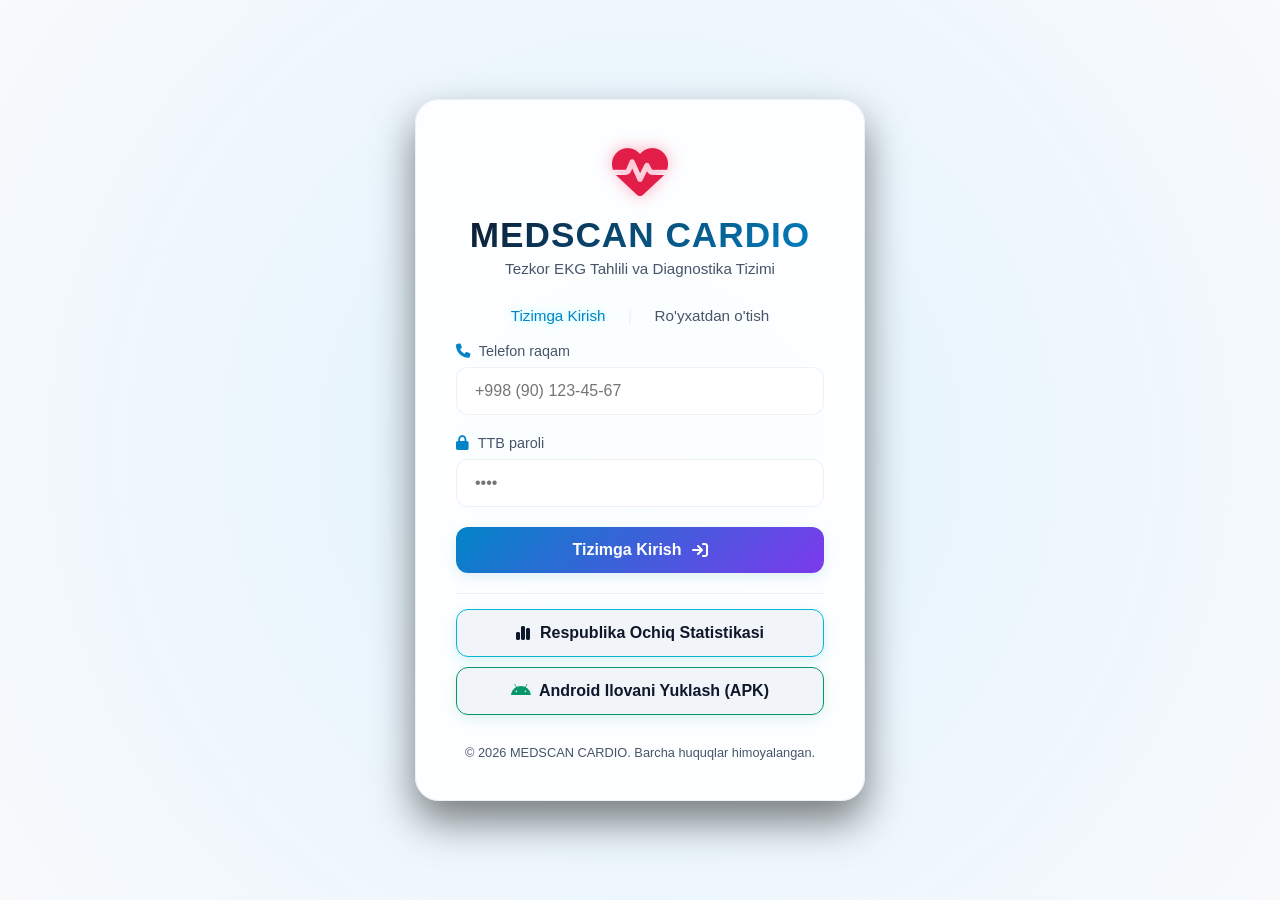
==== static/index.html @ 70b0a762 "Fix camera autoplay on mobile and update responsive breakpoints for tablets" ====
<!DOCTYPE html>
<html lang="uz">
<head>
    <meta charset="UTF-8">
    <meta name="viewport" content="width=device-width, initial-scale=1.0, maximum-scale=1.0, user-scalable=no, viewport-fit=cover">
    <title>MEDSCAN CARDIO – Tezkor EKG Diagnosis</title>
    <meta name="description" content="MEDSCAN CARDIO - Sun'iy intellekt asosida EKG tahlili va kardiologik diagnostika tizimi">
    <link rel="stylesheet" href="https://cdnjs.cloudflare.com/ajax/libs/font-awesome/6.5.1/css/all.min.css">
    <link rel="stylesheet" href="style.css?v=2">
    <link rel="manifest" href="manifest.json">
    <link rel="icon" href="favicon.ico" type="image/x-icon">
</head>
<body>
    <!-- LOGIN SCREEN -->
    <div id="login-screen" class="screen-container active">
        <div class="login-card">
            <div class="login-header">
                <div class="pulse-logo"><i class="fa-solid fa-heart-pulse"></i></div>
                <h2>MEDSCAN CARDIO</h2>
                <p>Tezkor EKG Tahlili va Diagnostika Tizimi</p>
            </div>
            <div class="auth-toggle">
                <span id="toggle-to-login" class="toggle-link active-toggle">Tizimga Kirish</span>
                <span class="toggle-sep">|</span>
                <span id="toggle-to-register" class="toggle-link">Ro'yxatdan o'tish</span>
            </div>
            <!-- Login Form -->
            <form id="login-form" class="auth-form">
                <div class="input-group">
                    <label for="login-phone"><i class="fa-solid fa-phone"></i> Telefon raqam</label>
                    <input type="text" id="login-phone" placeholder="+998 (90) 123-45-67" required>
                </div>
                <div class="input-group">
                    <label for="login-passcode"><i class="fa-solid fa-lock"></i> TTB paroli</label>
                    <input type="password" id="login-passcode" placeholder="••••" maxlength="32" required>
                </div>
                <div id="login-error" class="error-msg hide"></div>
                <button type="submit" class="btn btn-primary btn-block">Tizimga Kirish <i class="fa-solid fa-arrow-right-to-bracket"></i></button>
            </form>
            <!-- Register Form -->
            <form id="register-form" class="auth-form hide">
                <div class="input-group"><label><i class="fa-solid fa-user"></i> Ism</label><input type="text" id="register-first-name" placeholder="Ismingiz" required></div>
                <div class="input-group"><label><i class="fa-solid fa-user"></i> Familiya</label><input type="text" id="register-last-name" placeholder="Familiyangiz" required></div>
                <div class="input-group"><label><i class="fa-solid fa-phone"></i> Telefon raqam</label><input type="text" id="register-phone" placeholder="+998901234567" required></div>
                <div class="input-group"><label><i class="fa-solid fa-lock"></i> Parol</label><input type="password" id="register-passcode" placeholder="••••" maxlength="32" required></div>
                <div class="input-group">
                    <label for="register-region"><i class="fa-solid fa-map-location-dot"></i> Viloyat / Shahar</label>
                    <select id="register-region" required>
                        <option value="">Viloyat / Shaharni tanlang...</option>
                        <option value="Toshkent shahri">Toshkent shahri</option>
                        <option value="Toshkent viloyati">Toshkent viloyati</option>
                        <option value="Andijon viloyati">Andijon viloyati</option>
                        <option value="Buxoro viloyati">Buxoro viloyati</option>
                        <option value="Farg'ona viloyati">Farg'ona viloyati</option>
                        <option value="Jizzax viloyati">Jizzax viloyati</option>
                        <option value="Namangan viloyati">Namangan viloyati</option>
                        <option value="Navoiy viloyati">Navoiy viloyati</option>
                        <option value="Qashqadaryo viloyati">Qashqadaryo viloyati</option>
                        <option value="Qoraqalpog'iston Respublikasi">Qoraqalpog'iston Respublikasi</option>
                        <option value="Samarqand viloyati">Samarqand viloyati</option>
                        <option value="Sirdaryo viloyati">Sirdaryo viloyati</option>
                        <option value="Surxondaryo viloyati">Surxondaryo viloyati</option>
                        <option value="Xorazm viloyati">Xorazm viloyati</option>
                    </select>
                </div>
                <div class="input-group" id="register-district-group">
                    <label for="register-district"><i class="fa-solid fa-location-crosshairs"></i> Tuman / Shahar</label>
                    <select id="register-district" required disabled>
                        <option value="">Avval viloyatni tanlang...</option>
                    </select>
                </div>
                <div class="input-group" id="register-village-group">
                    <label for="register-village"><i class="fa-solid fa-house-chimney"></i> Mahalla / Qishloq</label>
                    <input type="text" id="register-village" placeholder="Mahalla yoki qishloq nomi" required disabled>
                </div>
                <div class="input-group" id="register-street-group" style="position: relative;">
                    <label for="register-street"><i class="fa-solid fa-road"></i> Ko'cha</label>
                    <input type="text" id="register-street" placeholder="Ko'cha nomini yozing..." required disabled autocomplete="off">
                    <div id="register-street-suggestions" class="suggestions-list hide"></div>
                </div>
                <div class="input-group birthdate-group"><label><i class="fa-solid fa-calendar-days"></i> Tug'ilgan sana</label>
                    <div class="birthdate-selects"><select id="register-birth-year"></select><select id="register-birth-month"></select><select id="register-birth-day"></select></div>
                </div>
                <div id="register-error" class="error-msg hide"></div>
                <button type="submit" class="btn btn-primary btn-block">Ro'yxatdan o'tish <i class="fa-solid fa-user-plus"></i></button>
            </form>
            <div style="margin: 20px 0; border-top: 1px solid var(--border-color); padding-top: 15px; display: flex; flex-direction: column; gap: 10px;">
                <button id="public-stats-btn" class="btn btn-secondary btn-block" style="border: 1px solid var(--neon-cyan); box-shadow: var(--shadow-cyan);"><i class="fa-solid fa-chart-simple"></i> Respublika Ochiq Statistikasi</button>
                <a href="/static/medscan-cardio.apk" class="btn btn-secondary btn-block" style="border: 1px solid var(--neon-green); box-shadow: var(--shadow-green); text-align: center; display: flex; align-items: center; justify-content: center; gap: 8px; text-decoration: none;" download>
                    <i class="fa-brands fa-android" style="color: var(--neon-green); font-size: 1.1rem;"></i> Android Ilovani Yuklash (APK)
                </a>
            </div>
            <div class="login-footer"><p>&copy; 2026 MEDSCAN CARDIO. Barcha huquqlar himoyalangan.</p></div>
        </div>
    </div>

    <!-- MAIN APP SHELL -->
    <div id="app-shell" class="app-container hide">
        <aside class="sidebar">
            <div class="sidebar-header"><i class="fa-solid fa-heart-pulse logo-icon"></i><span class="logo-text">MEDSCAN CARDIO</span></div>
            <div class="user-profile"><div class="avatar"><i class="fa-solid fa-user-md"></i></div><div class="user-info"><h4 id="user-phone"></h4><p id="user-region"></p></div></div>
            <nav class="nav-menu">
                <a href="#" class="nav-item active" data-target="home-view"><i class="fa-solid fa-house"></i><span>Asosiy Oyna</span></a>
                <a href="#" class="nav-item hide" id="nav-new-patient" data-target="new-patient-view"><i class="fa-solid fa-user-plus"></i><span>Yangi Bemor</span></a>
                <a href="#" class="nav-item" data-target="dashboard-view"><i class="fa-solid fa-chart-line"></i><span>O'zbekiston Respublikasi Kardiologik Monitoring Portali</span></a>
                <a href="#" class="nav-item hide" id="nav-profile" data-target="profile-view"><i class="fa-solid fa-id-card"></i><span>Profil</span></a>
                <a href="#" class="nav-item hide" id="nav-admin" data-target="admin-view"><i class="fa-solid fa-user-shield"></i><span>Admin Panel</span></a>
                <a href="#" class="nav-item hide" id="install-app-btn"><i class="fa-solid fa-download"></i><span>Ilovani o'rnatish</span></a>
                <a href="/static/medscan-cardio.apk" class="nav-item" download><i class="fa-brands fa-android" style="color: var(--neon-green);"></i><span>Android APK yuklash</span></a>
            </nav>
            <div class="sidebar-footer"><button id="logout-btn" class="btn btn-logout"><i class="fa-solid fa-arrow-right-from-bracket"></i><span>Chiqish</span></button></div>
        </aside>

        <main class="main-content">
            <header class="content-header">
                <div class="header-left"><button class="mobile-toggle-btn"><i class="fa-solid fa-bars"></i></button><h2 id="page-title">Asosiy Oyna</h2></div>
                <div class="header-right"><span class="system-status"><span class="status-indicator online"></span> Tizim faol</span></div>
            </header>

            <!-- HOME VIEW -->
            <div id="home-view" class="app-view active">
                <div class="dashboard-header-card"><div class="card-body">
                    <div id="project-info-container" class="project-info-card">
                        <h3><i class="fa-solid fa-heart-pulse" style="color:var(--neon-blue)"></i> MEDSCAN CARDIO – Tezkor Kardiologik Tahlillar</h3>
                        <p>Bu tizim sun'iy intellekt va yetakchi kardiologlar tajribasi asosida EKG rasmlaridan infarkt, ishemiya va aritmiyani 15 soniya ichida aniqlaydi.</p>
                        <p><strong>Asosiy imkoniyatlar:</strong></p>
                        <ul class="project-features-grid">
                            <li class="feature-item"><i class="fa-solid fa-brain feature-icon"></i> AI &amp; Kompyuter Ko'rish</li>
                            <li class="feature-item"><i class="fa-solid fa-stopwatch feature-icon"></i> 15 soniyalik natija</li>
                            <li class="feature-item"><i class="fa-solid fa-truck-medical feature-icon"></i> 103-reanimatsiya xabarnomasi</li>
                            <li class="feature-item"><i class="fa-solid fa-file-pdf feature-icon"></i> Bilingual PDF bayonnomalar</li>
                        </ul>
                        <button id="acknowledge-project" class="btn btn-primary" style="margin-top:20px">Tushunarli, foydalanishni boshlash <i class="fa-solid fa-arrow-right"></i></button>
                    </div>
                    <div id="new-patient-start-container" class="hide">
                        <h3>Tezkor kardiologik tahlillar markaziga xush kelibsiz!</h3>
                        <p>Ushbu tizim sun'iy intellekt va yetakchi kardiologlar tajribasi asosida EKG rasmlaridan infarkt, ishemiya va aritmiyani 15 soniya ichida aniqlaydi.</p>
                        <button class="btn btn-primary" onclick="switchView('new-patient-view')"><i class="fa-solid fa-plus"></i> Yangi bemor tekshiruvi</button>
                    </div>
                </div></div>
                
                <!-- Mobile App Download & iOS Install Banner -->
                <div class="mobile-app-banner" style="background: var(--bg-card); border: 1px solid var(--border-color); border-radius: 20px; padding: 20px; margin-bottom: 25px; box-shadow: 0 10px 20px rgba(0,0,0,0.02); display: flex; flex-direction: column; gap: 15px;">
                    <div style="display: flex; align-items: center; gap: 12px;">
                        <i class="fa-solid fa-mobile-screen-button" style="font-size: 1.8rem; color: var(--neon-blue);"></i>
                        <div>
                            <h4 style="margin: 0; font-size: 1.05rem; color: var(--text-primary); font-weight: 600;">MEDSCAN CARDIO mobil ilovasi</h4>
                            <p style="margin: 3px 0 0 0; font-size: 0.8rem; color: var(--text-secondary);">Tizimni mobil telefonda yanada qulay va tezkor ishlatish uchun</p>
                        </div>
                    </div>
                    <div style="display: flex; gap: 10px; width: 100%; flex-wrap: wrap;">
                        <a href="/static/medscan-cardio.apk" class="btn btn-success btn-sm" download style="flex: 1; min-width: 140px; text-decoration: none; justify-content: center; display: inline-flex; align-items: center; gap: 8px;"><i class="fa-brands fa-android"></i> Android APK</a>
                        <button type="button" id="open-ios-instructions-btn" class="btn btn-secondary btn-sm" style="flex: 1; min-width: 140px; justify-content: center; display: inline-flex; align-items: center; gap: 8px;"><i class="fa-brands fa-apple"></i> iPhone yo'riqnomasi</button>
                    </div>
                </div>

                <div id="mobile-install-banner" class="mobile-install-banner hide"><p><i class="fa-solid fa-mobile-screen-button"></i> Ilovani telefoningizga o'rnating!</p><button id="mobile-install-btn" class="btn btn-primary btn-sm">O'rnatish</button></div>
                <div class="recent-patients-card">
                    <h3><i class="fa-solid fa-clock-rotate-left"></i> So'nggi tekshiruvlar</h3>
                    <div class="table-filters" style="display:flex;gap:12px;margin-bottom:16px">
                        <input type="text" id="patient-search" placeholder="Bemor ismi yoki ID bo'yicha qidirish..." style="flex:1;background:#fff;border:1px solid var(--border-color);border-radius:10px;padding:10px 14px;color:var(--text-primary);font-size:0.9rem">
                        <select id="diagnosis-filter" style="background:#fff;border:1px solid var(--border-color);border-radius:10px;padding:10px 14px;color:var(--text-primary);font-size:0.9rem">
                            <option value="ALL">Barcha tashxislar</option>
                            <option value="NORMAL">Normal</option>
                            <option value="ISCHEMIA">Ishemiya</option>
                            <option value="ARRHYTHMIA">Aritmiya</option>
                            <option value="ACUTE_INFARCTION">O'tkir Infarkt</option>
                        </select>
                    </div>
                    <div class="table-responsive"><table class="data-table"><thead><tr><th>Cardio-ID</th><th>Bemor</th><th>Tug'. yili</th><th>Sana</th><th>Tashxis</th><th>Amal</th></tr></thead><tbody id="patients-table-body"><tr><td colspan="6" style="text-align:center">Yuklanmoqda...</td></tr></tbody></table></div>
                </div>
            </div>

            <!-- PROFILE VIEW -->
            <div id="profile-view" class="app-view hide">
                <div class="dashboard-header-card"><div class="card-body">
                    <h3><i class="fa-solid fa-id-card" style="color:var(--neon-blue)"></i> Mening Profilim</h3>
                    <div id="profile-view-mode" class="profile-details">
                        <p><strong>Ism:</strong> <span id="profile-first-name"></span></p>
                        <p><strong>Familiya:</strong> <span id="profile-last-name"></span></p>
                        <p><strong>Telefon:</strong> <span id="profile-phone"></span></p>
                        <p><strong>Hudud:</strong> <span id="profile-region"></span></p>
                        <p><strong>Tug'ilgan sana:</strong> <span id="profile-birthdate"></span></p>
                        <button id="profile-edit-btn" class="btn btn-secondary" style="margin-top: 15px;"><i class="fa-solid fa-user-pen"></i> Tahrirlash</button>
                    </div>
                    <div id="profile-edit-mode" class="profile-details hide">
                        <form id="profile-edit-form" style="display: flex; flex-direction: column; gap: 15px; max-width: 400px; margin-top: 15px;">
                            <div class="input-group" style="margin-bottom: 0;">
                                <label for="profile-edit-firstname-input"><i class="fa-solid fa-user"></i> Ism</label>
                                <input type="text" id="profile-edit-firstname-input" required>
                            </div>
                            <div class="input-group" style="margin-bottom: 0;">
                                <label for="profile-edit-lastname-input"><i class="fa-solid fa-user"></i> Familiya</label>
                                <input type="text" id="profile-edit-lastname-input" required>
                            </div>
                            <div id="profile-edit-error" class="error-msg hide" style="margin-bottom: 0;"></div>
                            <div id="profile-edit-success" class="success-msg hide" style="color: var(--neon-green); font-size: 0.9rem; margin-top: 5px;"></div>
                            <div style="display: flex; gap: 10px; margin-top: 10px;">
                                <button type="button" id="profile-edit-cancel-btn" class="btn btn-secondary" style="flex: 1;">Bekor qilish</button>
                                <button type="submit" class="btn btn-primary" style="flex: 1;">Saqlash</button>
                            </div>
                        </form>
                    </div>
                </div></div>
            </div>

            <!-- NEW PATIENT VIEW -->
            <div id="new-patient-view" class="app-view hide">
                <form id="new-patient-form">
                    <div class="wizard-steps">
                        <div class="step active" data-step="1"><span class="step-number">1</span><span class="step-label">Bemor</span></div>
                        <div class="step" data-step="2"><span class="step-number">2</span><span class="step-label">Klinik</span></div>
                        <div class="step" data-step="3"><span class="step-number">3</span><span class="step-label">EKG</span></div>
                    </div>
                    <!-- Step 1 -->
                    <div id="step-content-1" class="wizard-step-content active">
                        <div class="form-card"><div class="card-body">
                            <h3><i class="fa-solid fa-user-pen"></i> Bemor ma'lumotlari</h3>
                            <div class="form-grid">
                                <div class="input-group"><label>Familiya</label><input type="text" id="pat-lastname" placeholder="Karimov" required></div>
                                <div class="input-group"><label>Ism</label><input type="text" id="pat-firstname" placeholder="Sardor" required></div>
                                <div class="input-group"><label>Tug'ilgan yil</label><input type="number" id="pat-birthyear" placeholder="1985" min="1920" max="2010" required></div>
                                <div class="input-group"><label>Jinsi</label><div class="radio-group"><label class="radio-label"><input type="radio" name="pat-gender" value="Erkak" checked> Erkak</label><label class="radio-label"><input type="radio" name="pat-gender" value="Ayol"> Ayol</label></div></div>
                                <div class="input-group"><label>Telefon</label><input type="text" id="pat-phone" placeholder="+998901234567" required></div>
                            </div>
                            <button type="button" class="btn btn-primary next-step-btn" data-next="2">Keyingisi <i class="fa-solid fa-arrow-right"></i></button>
                        </div></div>
                    </div>
                    <!-- Step 2 -->
                    <div id="step-content-2" class="wizard-step-content hide">
                        <div class="form-card"><div class="card-body">
                            <h3><i class="fa-solid fa-stethoscope"></i> Klinik ko'rsatkichlar</h3>
                            <div class="symptoms-grid">
                                <label class="symptom-checkbox"><input type="checkbox" name="symptom" value="ko'krak qafasidagi og'riq"> Ko'krak og'rig'i</label>
                                <label class="symptom-checkbox"><input type="checkbox" name="symptom" value="chap qo'lga og'riq berishi"> Chap qo'l og'rig'i</label>
                                <label class="symptom-checkbox"><input type="checkbox" name="symptom" value="nafas qisilishi"> Nafas qisilishi</label>
                                <label class="symptom-checkbox"><input type="checkbox" name="symptom" value="sovuq ter bosishi"> Sovuq ter</label>
                            </div>
                            <div class="form-grid">
                                <div class="input-group"><label>Sistolik (mmHg)</label><input type="number" id="vitals-sys" placeholder="120" required></div>
                                <div class="input-group"><label>Diastolik (mmHg)</label><input type="number" id="vitals-dia" placeholder="80" required></div>
                                <div class="input-group"><label>Puls (bpm)</label><input type="number" id="vitals-pulse" placeholder="72" required></div>
                            </div>
                            <div class="wizard-nav"><button type="button" class="btn btn-secondary prev-step-btn" data-prev="1"><i class="fa-solid fa-arrow-left"></i> Orqaga</button><button type="button" class="btn btn-primary next-step-btn" data-next="3">Keyingisi <i class="fa-solid fa-arrow-right"></i></button></div>
                        </div></div>
                    </div>
                    <!-- Step 3 -->
                    <div id="step-content-3" class="wizard-step-content hide">
                        <div class="form-card"><div class="card-body">
                            <h3><i class="fa-solid fa-camera"></i> EKG tasviri</h3>
                            
                            <div class="input-group" style="margin-bottom: 20px;">
                                <label for="ecg-type" style="display: block; margin-bottom: 8px; font-weight: 500; font-size: 0.9rem; color: var(--text-secondary);"><i class="fa-solid fa-wave-square"></i> EKG Turi / Тип ЭКГ</label>
                                <select id="ecg-type" style="background: #fff; border: 1px solid var(--border-color); border-radius: 10px; padding: 12px 14px; color: var(--text-primary); font-size: 0.9rem; width: 100%; font-family: inherit; outline: none; transition: border-color 0.3s; cursor: pointer;">
                                    <option value="standard">Standart (Qisqa) EKG / Стандартная (Короткая) ЭКГ</option>
                                    <option value="long">Uzun (Xolter / Tasmanik) EKG / Длинная (Холтер / Лента) ЭКГ</option>
                                </select>
                            </div>

                            <div id="upload-zone" class="upload-zone" style="min-height:180px; display:flex; flex-direction:column; justify-content:center; align-items:center; padding:20px;">
                                <div class="upload-prompt" style="text-align:center;"><i class="fa-solid fa-cloud-arrow-up"></i><p>EKG rasmlarini yuklang yoki kameradan ketma-ket suratga oling (ko'p qismli lentalar uchun)</p><input type="file" id="ecg-file-input" accept="image/*" class="hide" multiple></div>
                                <div id="upload-preview-container" class="hide" style="width:100%; display:flex; flex-direction:column; align-items:center;">
                                    <div id="upload-previews-list" style="display:flex; gap:12px; flex-wrap:wrap; justify-content:center; margin-bottom:15px; width:100%;"></div>
                                    <button type="button" class="btn btn-secondary btn-sm" id="remove-image-btn"><i class="fa-solid fa-trash"></i> Hammasini tozalash</button>
                                </div>
                            </div>
                            <button type="button" id="start-webcam-btn" class="btn btn-secondary" style="margin-top:10px"><i class="fa-solid fa-camera"></i> Kamerani ochish</button>
                            <div id="webcam-container" class="webcam-container hide">
                                <video id="webcam-video" autoplay playsinline muted></video>
                                <div class="webcam-controls"><button type="button" id="capture-btn" class="btn btn-primary"><i class="fa-solid fa-camera"></i> Suratga olish</button><button type="button" id="stop-webcam-btn" class="btn btn-secondary"><i class="fa-solid fa-xmark"></i> Yopish</button></div>
                                <canvas id="webcam-canvas" class="hide"></canvas>
                            </div>
                            <div class="wizard-nav" style="margin-top:15px"><button type="button" class="btn btn-secondary prev-step-btn" data-prev="2"><i class="fa-solid fa-arrow-left"></i> Orqaga</button><button type="submit" class="btn btn-primary"><i class="fa-solid fa-bolt"></i> TAHLIL BOSHLASH</button></div>
                        </div></div>
                    </div>
                </form>
            </div>

            <!-- ANALYZING VIEW -->
            <div id="analyzing-view" class="app-view hide">
                <div class="black-box-card"><div class="card-body" style="text-align:center">
                    <div class="black-box-animation"><i class="fa-solid fa-microchip fa-3x" style="color:var(--neon-blue)"></i></div>
                    <h3>Qora Quti Tahlili</h3>
                    <p>EKG tasviri sun'iy intellekt tomonidan tahlil qilinmoqda...</p>
                    <div class="analysis-steps">
                        <div class="analysis-step active" id="ana-step-1"><i class="fa-solid fa-circle-notch fa-spin"></i><span>EKG tasvirini qabul qilish</span></div>
                        <div class="analysis-step" id="ana-step-2"><i class="fa-regular fa-circle"></i><span>Grid va signalni ajratish</span></div>
                        <div class="analysis-step" id="ana-step-3"><i class="fa-regular fa-circle"></i><span>ST-segmentni tahlil qilish</span></div>
                        <div class="analysis-step" id="ana-step-4"><i class="fa-regular fa-circle"></i><span>Ritm tahlili</span></div>
                        <div class="analysis-step" id="ana-step-5"><i class="fa-regular fa-circle"></i><span>Yakuniy tashxis</span></div>
                    </div>
                </div></div>
            </div>

            <!-- RESULTS VIEW -->
            <div id="results-view" class="app-view hide">
                <div id="emergency-alert-banner" class="emergency-banner hide"><div class="emergency-content"><i class="fa-solid fa-triangle-exclamation fa-2x"></i><div><h3>FAVQULODDA HOLAT!</h3><p id="emergency-alert-text"></p></div></div><button id="call-103-btn" class="btn btn-danger"><i class="fa-solid fa-phone"></i> 103 ga QONG'IROQ</button></div>
                <div class="results-grid">
                    <div class="result-card patient-summary"><div class="card-body">
                        <h3><i class="fa-solid fa-id-card-clip"></i> Bemor</h3>
                        <p>Cardio-ID: <strong id="res-cardio-id"></strong></p>
                        <p>F.I.O: <strong id="res-fullname"></strong></p>
                        <p>Tug'ilgan yili: <strong id="res-birthyear"></strong></p>
                        <p>Jinsi: <strong id="res-gender"></strong></p>
                        <p>Telefon: <strong id="res-phone"></strong></p>
                    </div></div>
                    <div class="result-card diagnosis-card"><div class="card-body">
                        <h3><i class="fa-solid fa-heart-circle-check"></i> Tashxis</h3>
                        <div id="res-classification-badge" class="classification-badge"></div>
                        <p id="res-cardiologist-comment" style="margin-top:10px"></p>
                    </div></div>
                    <div class="result-card vitals-card"><div class="card-body">
                        <h3><i class="fa-solid fa-stethoscope"></i> Klinik</h3>
                        <p>Simptomlar: <span id="res-symptoms"></span></p>
                        <p>Bosim: <span id="res-bp"></span> mmHg</p>
                        <p>Puls: <span id="res-pulse"></span> bpm</p>
                    </div></div>
                    <div class="result-card ecg-details-card"><div class="card-body">
                        <h3><i class="fa-solid fa-wave-square"></i> EKG Tafsilotlari</h3>
                        <p>ST-elevatsiya: <span id="res-st"></span></p>
                        <p>T-inversiya: <span id="res-t-inv"></span></p>
                        <p>Q-to'lqin: <span id="res-q-wave"></span></p>
                        <p>Aritmiya: <span id="res-arrhythmia"></span></p>
                    </div></div>
                    <div class="result-card ecg-image-card"><div class="card-body">
                        <h3><i class="fa-solid fa-image"></i> EKG Tasvir</h3>
                        <div style="position:relative;display:inline-block;width:100%">
                            <img id="res-ecg-image" src="" alt="EKG" style="max-width:100%;border-radius:8px;display:block">
                            <canvas id="ai-overlay-canvas" style="position:absolute;top:0;left:0;width:100%;height:100%;pointer-events:none"></canvas>
                        </div>
                        <button id="toggle-overlay-btn" class="btn btn-secondary btn-sm hide" style="margin-top:8px"><i class="fa-solid fa-eye"></i> AI Belgilarini ko'rsatish</button>
                    </div></div>
                    <div class="result-card first-aid-instruction-card" style="grid-column: span 2;">
                        <div class="card-body">
                            <h3 style="color: var(--neon-yellow); display: flex; align-items: center; gap: 10px; margin-bottom: 15px;">
                                <i class="fa-solid fa-user-nurse"></i> 
                                <span>Shifokor kelguniga qadar hamshira uchun birinchi yordam ko'rsatmalari / Инструкция для медсестры до прихода врача</span>
                            </h3>
                            <div class="first-aid-language-selector" style="display: flex; gap: 10px; margin-bottom: 15px;">
                                <button type="button" id="btn-fa-uz" class="btn btn-sm btn-primary">O'zbekcha</button>
                                <button type="button" id="btn-fa-ru" class="btn btn-sm btn-secondary">Русский</button>
                            </div>
                            <div class="first-aid-nurse-alert" style="background: rgba(245, 158, 11, 0.08); border: 1px solid rgba(245, 158, 11, 0.2); padding: 12px; border-radius: 10px; margin-bottom: 15px; font-size: 0.85rem; display: flex; align-items: center; gap: 10px;">
                                <i class="fa-solid fa-user-nurse" style="color: var(--neon-yellow); font-size: 1.2rem;"></i>
                                <span id="fa-nurse-note">Hamshira shifokor kelguniga qadar quyidagi tartibda birinchi yordam ko'rsatishi shart:</span>
                            </div>
                            <ul id="res-first-aid-list-uz" class="first-aid-list" style="padding-left:18px; line-height:1.8; color:var(--text-secondary)"></ul>
                            <ul id="res-first-aid-list-ru" class="first-aid-list hide" style="padding-left:18px; line-height:1.8; color:var(--text-secondary)"></ul>
                        </div>
                    </div>
                    <div class="result-card actions-card"><div class="card-body">
                        <h3><i class="fa-solid fa-file-medical"></i> Protokol</h3>
                        <button id="download-pdf-uz" class="btn btn-primary btn-block" style="margin-bottom:8px"><i class="fa-solid fa-download"></i> PDF (O'zbek)</button>
                        <button id="download-pdf-ru" class="btn btn-secondary btn-block"><i class="fa-solid fa-download"></i> PDF (Rus)</button>
                        <button class="btn btn-primary btn-block" style="margin-top:15px" onclick="switchView('home-view')"><i class="fa-solid fa-house"></i> Bosh sahifa</button>
                    </div></div>
                </div>
            </div>

            <!-- DASHBOARD VIEW -->
            <div id="dashboard-view" class="app-view hide">
                <div id="guest-header" class="dashboard-header-card hide" style="margin-bottom: 20px; border: 1px solid var(--neon-blue); display: flex; justify-content: space-between; align-items: center; padding: 15px 20px; flex-wrap: wrap; gap: 12px;">
                    <div style="display: flex; align-items: center; gap: 12px;">
                        <i class="fa-solid fa-circle-info" style="color: var(--neon-cyan); font-size: 1.3rem;"></i>
                        <div>
                            <h4 style="margin: 0; color: var(--text-primary);">O'zbekiston Respublikasi Kardiologik Monitoring Portali (Ochiq statistika)</h4>
                            <p style="margin: 2px 0 0 0; font-size: 0.8rem; color: var(--text-secondary);">Mehmon rejimi: Tizimdagi real vaqtda amalga oshirilayotgan tahlillar soni</p>
                        </div>
                    </div>
                    <button id="guest-login-btn" class="btn btn-primary btn-sm"><i class="fa-solid fa-arrow-right-to-bracket"></i> Tizimga kirish</button>
                </div>
                <div class="stats-overview-grid">
                    <div class="stat-card"><div class="stat-icon purple"><i class="fa-solid fa-users"></i></div><div class="stat-info"><h4 id="stat-total">0</h4><p>Jami tekshiruv</p></div></div>
                    <div class="stat-card stat-normal"><div class="stat-icon green"><i class="fa-solid fa-heart"></i></div><div class="stat-info"><h4 id="stat-normal">0</h4><p>Sog'lom yurak (Norma)</p></div></div>
                    <div class="stat-card stat-arrhythmia"><div class="stat-icon yellow"><i class="fa-solid fa-wave-square"></i></div><div class="stat-info"><h4 id="stat-arrhythmia">0</h4><p>Aritmiya (Ritm buzilishi)</p></div></div>
                    <div class="stat-card stat-ischemia"><div class="stat-icon yellow"><i class="fa-solid fa-triangle-exclamation"></i></div><div class="stat-info"><h4 id="stat-ischemia">0</h4><p>Ishemiya (Kislorod etishmovchiligi)</p></div></div>
                    <div class="stat-card stat-infarction"><div class="stat-icon red"><i class="fa-solid fa-heart-crack"></i></div><div class="stat-info"><h4 id="stat-infarction">0</h4><p>O'tkir Infarkt (Favqulodda xavf)</p></div></div>
                    <div class="stat-card stat-saved" style="border: 1px solid var(--neon-cyan); box-shadow: var(--shadow-cyan);"><div class="stat-icon green"><i class="fa-solid fa-hand-holding-heart"></i></div><div class="stat-info"><h4 id="stat-saved-percent">0%</h4><p>Qutqarilgan hayotlar foizi</p></div></div>
                </div>
                <div class="charts-grid">
                    <div class="chart-card" style="display: flex; flex-direction: column; align-items: center; justify-content: center; min-height: 320px;">
                        <h3 style="align-self: flex-start; width: 100%;"><i class="fa-solid fa-circle-notch"></i> Loyiha Samaradorligi</h3>
                        <div style="position: relative; width: 100%; height: 200px; display: flex; align-items: center; justify-content: center;">
                            <canvas id="efficiency-gauge-chart" style="width: 100%; height: 100%;"></canvas>
                            <div style="position: absolute; bottom: 10px; text-align: center; width: 100%;">
                                <span style="font-size: 1.8rem; font-weight: bold; color: var(--neon-blue); text-shadow: 0 0 10px rgba(0, 240, 255, 0.5);">97.6%</span>
                                <p style="font-size: 0.8rem; color: var(--text-secondary); margin: 2px 0 0 0;">AI Diagnostika Aniqligi</p>
                            </div>
                        </div>
                    </div>
                    <div class="chart-card">
                        <h3><i class="fa-solid fa-list-check"></i> Ustuvor Vazifalar</h3>
                        <div class="project-tasks-list" style="display: flex; flex-direction: column; gap: 14px; margin-top: 10px;">
                            <div style="display: flex; gap: 12px; align-items: flex-start; padding-bottom: 10px; border-bottom: 1px solid rgba(255, 255, 255, 0.05);">
                                <i class="fa-solid fa-circle-check" style="color: var(--neon-green); font-size: 1.1rem; margin-top: 2px;"></i>
                                <div>
                                    <h4 style="margin: 0; font-size: 0.95rem; color: var(--text-primary);">Tezkor AI Diagnostika</h4>
                                    <p style="margin: 4px 0 0 0; font-size: 0.8rem; color: var(--text-secondary);">EKG tahlillarini 15 soniya ichida qayta ishlash</p>
                                </div>
                            </div>
                            <div style="display: flex; gap: 12px; align-items: flex-start; padding-bottom: 10px; border-bottom: 1px solid rgba(255, 255, 255, 0.05);">
                                <i class="fa-solid fa-circle-check" style="color: var(--neon-green); font-size: 1.1rem; margin-top: 2px;"></i>
                                <div>
                                    <h4 style="margin: 0; font-size: 0.95rem; color: var(--text-primary);">Infarktni Erta Aniqlash</h4>
                                    <p style="margin: 4px 0 0 0; font-size: 0.8rem; color: var(--text-secondary);">O'tkir infarkt va aritmiya holatlarini tezkor aniqlash</p>
                                </div>
                            </div>
                            <div style="display: flex; gap: 12px; align-items: flex-start; padding-bottom: 10px; border-bottom: 1px solid rgba(255, 255, 255, 0.05);">
                                <i class="fa-solid fa-circle-check" style="color: var(--neon-green); font-size: 1.1rem; margin-top: 2px;"></i>
                                <div>
                                    <h4 style="margin: 0; font-size: 0.95rem; color: var(--text-primary);">Respublika Qamrovi</h4>
                                    <p style="margin: 4px 0 0 0; font-size: 0.8rem; color: var(--text-secondary);">Chekka hududlardagi shifokorlarni to'liq ulash</p>
                                </div>
                            </div>
                            <div style="display: flex; gap: 12px; align-items: flex-start;">
                                <i class="fa-solid fa-circle-check" style="color: var(--neon-green); font-size: 1.1rem; margin-top: 2px;"></i>
                                <div>
                                    <h4 style="margin: 0; font-size: 0.95rem; color: var(--text-primary);">Tibbiy Protokol PDF</h4>
                                    <p style="margin: 4px 0 0 0; font-size: 0.8rem; color: var(--text-secondary);">O'zbek/rus tillaridagi rasmiy xulosalarni yuklash</p>
                                </div>
                            </div>
                        </div>
                    </div>
                    <div class="chart-card">
                        <div class="chart-card-header" style="display: flex; justify-content: space-between; align-items: center; margin-bottom: 15px; flex-wrap: wrap; gap: 8px;">
                            <h3 style="margin: 0;"><i class="fa-solid fa-chart-bar"></i> Hududlar bo'yicha</h3>
                            <div id="stats-breadcrumb" class="stats-breadcrumb" style="font-size: 0.85rem; color: var(--neon-blue); display: flex; gap: 6px; align-items: center;"></div>
                        </div>
                        <div class="chart-container">
                            <canvas id="regional-chart"></canvas>
                        </div>
                    </div>
                    <div class="chart-card">
                        <h3><i class="fa-solid fa-chart-pie"></i> Tashxis taqsimoti</h3>
                        <div class="chart-container">
                            <canvas id="diagnosis-chart"></canvas>
                        </div>
                    </div>
                </div>
            </div>

            <!-- ADMIN VIEW -->
            <div id="admin-view" class="app-view hide">
                <div class="stats-overview-grid">
                    <div class="stat-card"><div class="stat-icon purple"><i class="fa-solid fa-users"></i></div><div class="stat-info"><h4 id="admin-stat-users">0</h4><p>Jami foydalanuvchilar</p></div></div>
                    <div class="stat-card"><div class="stat-icon purple"><i class="fa-solid fa-heart-pulse"></i></div><div class="stat-info"><h4 id="admin-stat-analyses">0</h4><p>Jami tahlillar</p></div></div>
                    <div class="stat-card stat-infarction"><div class="stat-icon red"><i class="fa-solid fa-hand-holding-heart"></i></div><div class="stat-info"><h4 id="admin-stat-saved-lives">0</h4><p>Qutqarilgan hayotlar (Infarkt)</p></div></div>
                    <div class="stat-card stat-normal"><div class="stat-icon green"><i class="fa-solid fa-percent"></i></div><div class="stat-info"><h4 id="admin-stat-saved-lives-percent">0%</h4><p>Qutqarilgan hayotlar foizi</p></div></div>
                    <div class="stat-card stat-arrhythmia"><div class="stat-icon yellow"><i class="fa-solid fa-map-location-dot"></i></div><div class="stat-info"><h4 id="admin-stat-project-percent">0%</h4><p>Respublika qamrov foizi (Tumanlar)</p></div></div>
                </div>
                <div class="recent-patients-card" style="margin-top: 30px;">
                    <h3><i class="fa-solid fa-users-gear"></i> Tizimdagi foydalanuvchilar (Shifokorlar va Hamshiralar)</h3>
                    
                    <div style="display: flex; gap: 15px; margin-bottom: 20px; align-items: center; flex-wrap: wrap; margin-top: 15px;">
                        <div style="flex: 1; min-width: 250px; position: relative;">
                            <span style="position: absolute; left: 14px; top: 50%; transform: translateY(-50%); color: var(--text-secondary);"><i class="fa-solid fa-magnifying-glass"></i></span>
                            <input type="text" id="admin-search-users" placeholder="Ism, telefon yoki hudud bo'yicha qidirish... / Поиск..." style="padding-left: 40px; background: #fff; border: 1px solid var(--border-color); border-radius: 10px; color: var(--text-primary); width: 100%; height: 44px; outline: none; transition: border-color 0.3s; font-size: 0.9rem; font-family: inherit;">
                        </div>
                        <div style="min-width: 200px;">
                            <select id="admin-filter-role" style="background: #fff; border: 1px solid var(--border-color); border-radius: 10px; color: var(--text-primary); height: 44px; padding: 0 14px; width: 100%; outline: none; cursor: pointer; font-size: 0.9rem; font-family: inherit;">
                                <option value="all">Barcha rollar / Все роли</option>
                                <option value="admin">Faqat Admin / Только Админ</option>
                                <option value="user">Faqat Foydalanuvchi / Только Пользователь</option>
                            </select>
                        </div>
                    </div>

                    <div class="table-responsive">
                        <table class="data-table">
                            <thead>
                                <tr>
                                    <th>F.I.Sh.</th>
                                    <th>Telefon raqami</th>
                                    <th>Parol / PIN</th>
                                    <th>Viloyat / Shahar</th>
                                    <th>Tuman</th>
                                    <th>Mahalla / Qishloq</th>
                                    <th>Ko'cha</th>
                                    <th>Roli</th>
                                    <th style="text-align: center; min-width: 140px;">Amallar</th>
                                </tr>
                            </thead>
                            <tbody id="admin-users-table-body">
                                <tr><td colspan="9" style="text-align:center">Yuklanmoqda...</td></tr>
                            </tbody>
                        </table>
                    </div>
                </div>
            </div>
        </main>

        <!-- Mobile Bottom Navigation -->
        <nav class="mobile-bottom-nav">
            <a href="#" class="mobile-nav-item active" data-target="home-view"><i class="fa-solid fa-house"></i><span>Bosh</span></a>
            <a href="#" class="mobile-nav-item" data-target="new-patient-view"><i class="fa-solid fa-user-plus"></i><span>Yangi</span></a>
            <a href="#" class="mobile-nav-item" id="mobile-camera-shortcut"><i class="fa-solid fa-camera"></i><span>EKG</span></a>
            <a href="#" class="mobile-nav-item" data-target="dashboard-view"><i class="fa-solid fa-chart-line"></i><span>Statistika</span></a>
            <a href="#" class="mobile-nav-item hide" id="mobile-nav-admin" data-target="admin-view"><i class="fa-solid fa-user-shield"></i><span>Admin</span></a>
        </nav>
    </div>

    <!-- Toggle Overlay -->
    <div id="toggle-overlay" class="toggle-overlay hide"></div>

    <!-- Audio for emergency -->
    <audio id="emergency-alarm" loop preload="auto"><source src="alarm.mp3" type="audio/mpeg"></audio>

    <!-- ADMIN EDIT USER MODAL -->
    <div id="admin-edit-modal" class="modal hide" style="position: fixed; top: 0; left: 0; width: 100%; height: 100%; background: rgba(0,0,0,0.8); display: flex; align-items: center; justify-content: center; z-index: 10000; backdrop-filter: blur(8px);">
        <div class="modal-content" style="background: #111827; border: 1px solid var(--border-color); padding: 25px; border-radius: 16px; width: 90%; max-width: 450px; box-shadow: var(--shadow-cyan);">
            <h3 style="margin-bottom: 20px; font-family: inherit; display: flex; align-items: center; gap: 10px; color: var(--neon-cyan);"><i class="fa-solid fa-user-pen"></i> Foydalanuvchini tahrirlash</h3>
            <form id="admin-edit-user-form" style="display: flex; flex-direction: column; gap: 15px;">
                <input type="hidden" id="admin-edit-user-id">
                
                <div style="display: flex; gap: 10px;">
                    <div style="flex: 1;">
                        <label for="admin-edit-lastname" style="font-size: 0.8rem; color: var(--text-secondary);"><i class="fa-solid fa-user"></i> Familiya</label>
                        <input type="text" id="admin-edit-lastname" required style="background: #fff; border: 1px solid var(--border-color); border-radius: 8px; color: var(--text-primary); padding: 10px; width: 100%; margin-top: 5px; outline: none; font-family: inherit;">
                    </div>
                    <div style="flex: 1;">
                        <label for="admin-edit-firstname" style="font-size: 0.8rem; color: var(--text-secondary);"><i class="fa-solid fa-user"></i> Ism</label>
                        <input type="text" id="admin-edit-firstname" required style="background: #fff; border: 1px solid var(--border-color); border-radius: 8px; color: var(--text-primary); padding: 10px; width: 100%; margin-top: 5px; outline: none; font-family: inherit;">
                    </div>
                </div>
                
                <div>
                    <label for="admin-edit-phone" style="font-size: 0.8rem; color: var(--text-secondary);"><i class="fa-solid fa-phone"></i> Telefon raqami</label>
                    <input type="text" id="admin-edit-phone" required style="background: #fff; border: 1px solid var(--border-color); border-radius: 8px; color: var(--text-primary); padding: 10px; width: 100%; margin-top: 5px; outline: none; font-family: inherit;">
                </div>
                
                <div style="display: flex; gap: 10px;">
                    <div style="flex: 1;">
                        <label for="admin-edit-region" style="font-size: 0.8rem; color: var(--text-secondary);"><i class="fa-solid fa-map"></i> Viloyat</label>
                        <input type="text" id="admin-edit-region" required style="background: #fff; border: 1px solid var(--border-color); border-radius: 8px; color: var(--text-primary); padding: 10px; width: 100%; margin-top: 5px; outline: none; font-family: inherit;">
                    </div>
                    <div style="flex: 1;">
                        <label for="admin-edit-district" style="font-size: 0.8rem; color: var(--text-secondary);"><i class="fa-solid fa-location-crosshairs"></i> Tuman</label>
                        <input type="text" id="admin-edit-district" required style="background: #fff; border: 1px solid var(--border-color); border-radius: 8px; color: var(--text-primary); padding: 10px; width: 100%; margin-top: 5px; outline: none; font-family: inherit;">
                    </div>
                </div>

                <div style="display: flex; gap: 10px;">
                    <div style="flex: 1;">
                        <label for="admin-edit-village" style="font-size: 0.8rem; color: var(--text-secondary);"><i class="fa-solid fa-house-chimney"></i> Mahalla</label>
                        <input type="text" id="admin-edit-village" style="background: #fff; border: 1px solid var(--border-color); border-radius: 8px; color: var(--text-primary); padding: 10px; width: 100%; margin-top: 5px; outline: none; font-family: inherit;">
                    </div>
                    <div style="flex: 1;">
                        <label for="admin-edit-street" style="font-size: 0.8rem; color: var(--text-secondary);"><i class="fa-solid fa-road"></i> Ko'cha</label>
                        <input type="text" id="admin-edit-street" style="background: #fff; border: 1px solid var(--border-color); border-radius: 8px; color: var(--text-primary); padding: 10px; width: 100%; margin-top: 5px; outline: none; font-family: inherit;">
                    </div>
                </div>

                <div>
                    <label for="admin-edit-passcode" style="font-size: 0.8rem; color: var(--text-secondary);"><i class="fa-solid fa-lock"></i> PIN-kod (Yangi PIN qo'yish uchun kiriting, aks holda bo'sh qoldiring)</label>
                    <input type="text" id="admin-edit-passcode" placeholder="O'zgartirmaslik uchun bo'sh qoldiring" style="background: #fff; border: 1px solid var(--border-color); border-radius: 8px; color: var(--text-primary); padding: 10px; width: 100%; margin-top: 5px; outline: none; font-family: inherit;">
                </div>

                <div style="display: flex; justify-content: flex-end; gap: 10px; margin-top: 15px;">
                    <button type="button" id="admin-edit-cancel" class="btn btn-secondary" style="padding: 10px 20px;">Bekor qilish</button>
                    <button type="submit" class="btn btn-primary" style="padding: 10px 20px;">Saqlash</button>
                </div>
            </form>
        </div>
    </div>
    
    <!-- iOS INSTALLATION GUIDE MODAL -->
    <div id="ios-install-modal" class="modal hide" style="position: fixed; top: 0; left: 0; width: 100%; height: 100%; background: rgba(0,0,0,0.6); display: flex; align-items: center; justify-content: center; z-index: 11000; backdrop-filter: blur(8px);">
        <div class="modal-content" style="background: #FFFFFF; border: 1px solid var(--border-color); padding: 25px; border-radius: 20px; width: 90%; max-width: 400px; box-shadow: 0 15px 30px rgba(0,0,0,0.15); color: var(--text-primary);">
            <div style="display: flex; justify-content: space-between; align-items: center; margin-bottom: 20px;">
                <h3 style="margin: 0; display: flex; align-items: center; gap: 10px; color: var(--neon-blue); font-size: 1.2rem; font-weight: 600;"><i class="fa-brands fa-apple" style="font-size: 1.4rem;"></i> iPhone o'rnatish yo'riqnomasi</h3>
                <button type="button" id="close-ios-modal" style="background: none; border: none; font-size: 1.2rem; cursor: pointer; color: var(--text-secondary);"><i class="fa-solid fa-xmark"></i></button>
            </div>
            <div style="display: flex; flex-direction: column; gap: 16px; font-size: 0.95rem; line-height: 1.5; color: var(--text-secondary);">
                <div style="display: flex; gap: 12px; align-items: flex-start;">
                    <div style="background: rgba(2, 132, 199, 0.1); color: var(--neon-blue); width: 28px; height: 28px; border-radius: 50%; display: flex; align-items: center; justify-content: center; font-weight: bold; flex-shrink: 0;">1</div>
                    <p style="margin: 0;">iPhone qurilmangizda <strong>Safari</strong> brauzerini ochib, tizim manziliga kiring.</p>
                </div>
                <div style="display: flex; gap: 12px; align-items: flex-start;">
                    <div style="background: rgba(2, 132, 199, 0.1); color: var(--neon-blue); width: 28px; height: 28px; border-radius: 50%; display: flex; align-items: center; justify-content: center; font-weight: bold; flex-shrink: 0;">2</div>
                    <p style="margin: 0;">Brauzerning pastki qismidagi <strong>"Share" (Ulashish)</strong> <i class="fa-solid fa-arrow-up-from-bracket" style="color: var(--neon-blue);"></i> tugmasini bosing.</p>
                </div>
                <div style="display: flex; gap: 12px; align-items: flex-start;">
                    <div style="background: rgba(2, 132, 199, 0.1); color: var(--neon-blue); width: 28px; height: 28px; border-radius: 50%; display: flex; align-items: center; justify-content: center; font-weight: bold; flex-shrink: 0;">3</div>
                    <p style="margin: 0;">Ochilgan menyudan <strong>"Add to Home Screen" (Ekraningizga qo'shish)</strong> <i class="fa-regular fa-square-plus" style="color: var(--neon-blue);"></i> bandini tanlang.</p>
                </div>
                <div style="display: flex; gap: 12px; align-items: flex-start;">
                    <div style="background: rgba(2, 132, 199, 0.1); color: var(--neon-blue); width: 28px; height: 28px; border-radius: 50%; display: flex; align-items: center; justify-content: center; font-weight: bold; flex-shrink: 0;">4</div>
                    <p style="margin: 0;">Yuqori o'ng burchakdagi <strong>"Add" (Qo'shish)</strong> tugmasini bosing. Medscan Cardio ilovasi telefoningiz ekranida paydo bo'ladi!</p>
                </div>
            </div>
            <button type="button" id="close-ios-modal-btn" class="btn btn-primary btn-block" style="margin-top: 25px; background: var(--neon-blue); border: none; box-shadow: var(--shadow-blue);">Tushunarli</button>
        </div>
    </div>

    <script src="https://cdn.jsdelivr.net/npm/chart.js"></script>
    <script src="app.js"></script>
    <script>
    // Populate birth date dropdowns
    (function(){
        const y=document.getElementById('register-birth-year');
        const m=document.getElementById('register-birth-month');
        const d=document.getElementById('register-birth-day');
        if(!y||!m||!d) return;
        for(let i=2008;i>=1940;i--){let o=document.createElement('option');o.value=i;o.textContent=i;y.appendChild(o);}
        const months=['Yanvar','Fevral','Mart','Aprel','May','Iyun','Iyul','Avgust','Sentyabr','Oktyabr','Noyabr','Dekabr'];
        months.forEach((n,i)=>{let o=document.createElement('option');o.value=String(i+1);o.textContent=n;m.appendChild(o);});
        for(let i=1;i<=31;i++){let o=document.createElement('option');o.value=String(i);o.textContent=i;d.appendChild(o);}
    })();
    </script>
</body>
</html>
---- static/style.css ----
/* CARDIO-AI MAIN STYLE SYSTEM */
:root {
    --bg-main: #F8FAFC;
    --bg-card: rgba(255, 255, 255, 0.85);
    --bg-card-hover: rgba(255, 255, 255, 0.95);
    --border-color: rgba(148, 163, 184, 0.15);
    --text-primary: #0F172A;
    --text-secondary: #475569;
    
    /* Neon Colors */
    --neon-blue: #0284C7;
    --neon-purple: #7C3AED;
    --neon-green: #059669;
    --neon-red: #E11D48;
    --neon-yellow: #D97706;
    --neon-cyan: #06B6D4;
    
    --shadow-blue: 0 4px 12px rgba(2, 132, 199, 0.12);
    --shadow-red: 0 4px 12px rgba(225, 29, 72, 0.15);
    --shadow-green: 0 4px 12px rgba(5, 150, 105, 0.12);
    --shadow-cyan: 0 4px 12px rgba(6, 182, 212, 0.15);
    
    --transition: all 0.3s cubic-bezier(0.4, 0, 0.2, 1);
}

* {
    margin: 0;
    padding: 0;
    box-sizing: border-box;
    font-family: 'Outfit', 'Plus Jakarta Sans', sans-serif;
    -webkit-tap-highlight-color: transparent;
}

body {
    background-color: var(--bg-main);
    color: var(--text-primary);
    min-height: 100vh;
    overflow-x: hidden;
}

.hide {
    display: none !important;
}

/* 1. LOGIN SCREEN */
.screen-container {
    display: none;
}
.screen-container.active {
    display: flex;
}

#login-screen {
    justify-content: center;
    align-items: center;
    min-height: 100vh;
    padding: 20px;
    background: radial-gradient(circle at center, #E0F2FE 0%, #F8FAFC 100%);
}

.login-card {
    background: var(--bg-card);
    backdrop-filter: blur(12px);
    border: 1px solid var(--border-color);
    border-radius: 24px;
    padding: 40px;
    width: 100%;
    max-width: 450px;
    box-shadow: 0 20px 40px rgba(0, 0, 0, 0.5);
    transition: var(--transition);
}

.login-card:hover {
    border-color: rgba(0, 240, 255, 0.2);
    box-shadow: 0 20px 50px rgba(0, 240, 255, 0.05);
}

.login-header {
    text-align: center;
    margin-bottom: 30px;
}

.pulse-logo {
    font-size: 3.5rem;
    color: var(--neon-red);
    animation: heartBeat 1.2s infinite;
    text-shadow: 0 0 15px rgba(255, 46, 99, 0.4);
    margin-bottom: 10px;
}

.login-header h2 {
    font-size: 2.2rem;
    font-weight: 700;
    letter-spacing: 1px;
    background: linear-gradient(135deg, #0F172A 0%, var(--neon-blue) 100%);
    -webkit-background-clip: text;
    -webkit-text-fill-color: transparent;
}

.login-header p {
    color: var(--text-secondary);
    font-size: 0.95rem;
    margin-top: 5px;
}

.input-group {
    margin-bottom: 20px;
}

.input-group label {
    display: block;
    color: var(--text-secondary);
    margin-bottom: 8px;
    font-size: 0.9rem;
    font-weight: 500;
}

.input-group label i {
    margin-right: 5px;
    color: var(--neon-blue);
}

.input-group input {
    width: 100%;
    background: #FFFFFF;
    border: 1px solid var(--border-color);
    border-radius: 12px;
    padding: 14px 18px;
    color: var(--text-primary);
    font-size: 1rem;
    transition: var(--transition);
}

.input-group input:focus {
    outline: none;
    border-color: var(--neon-blue);
    background: #FFFFFF;
    box-shadow: var(--shadow-blue);
}

.btn {
    display: inline-flex;
    align-items: center;
    justify-content: center;
    padding: 14px 28px;
    font-size: 1rem;
    font-weight: 600;
    border-radius: 12px;
    border: none;
    cursor: pointer;
    transition: var(--transition);
    gap: 10px;
}

.btn-primary {
    background: linear-gradient(135deg, var(--neon-blue) 0%, var(--neon-purple) 100%);
    color: #FFF;
    box-shadow: var(--shadow-blue);
}

.btn-primary:hover {
    transform: translateY(-2px);
    box-shadow: 0 4px 20px rgba(2, 132, 199, 0.3);
}

.btn-block {
    width: 100%;
}

.btn-secondary {
    background: #F1F5F9;
    color: var(--text-primary);
    border: 1px solid var(--border-color);
}

.btn-secondary:hover {
    background: #E2E8F0;
}

.btn-success {
    background: linear-gradient(135deg, var(--neon-green) 0%, #059669 100%);
    color: #FFF;
    box-shadow: var(--shadow-green);
}

.btn-success:hover {
    transform: translateY(-2px);
    box-shadow: 0 0 25px rgba(16, 185, 129, 0.4);
}

.btn-danger {
    background: linear-gradient(135deg, var(--neon-red) 0%, #DC2626 100%);
    color: #FFF;
    box-shadow: var(--shadow-red);
}

.btn-danger:hover {
    background: #DC2626;
}

.btn-sm {
    padding: 8px 16px;
    font-size: 0.85rem;
    border-radius: 8px;
}

.error-msg {
    color: var(--neon-red);
    background: rgba(255, 46, 99, 0.1);
    border: 1px solid rgba(255, 46, 99, 0.2);
    padding: 10px 15px;
    border-radius: 10px;
    margin-bottom: 20px;
    font-size: 0.9rem;
    text-align: center;
}

.login-footer {
    text-align: center;
    margin-top: 30px;
    font-size: 0.8rem;
    color: var(--text-secondary);
}

/* 2. APP CONTAINER & SHELL */
.app-container {
    display: flex;
    min-height: 100vh;
}

/* Sidebar */
.sidebar {
    width: 280px;
    background: #FFFFFF;
    border-right: 1px solid var(--border-color);
    display: flex;
    flex-direction: column;
    padding: 30px 20px;
    position: fixed;
    height: 100vh;
    z-index: 100;
    transition: var(--transition);
    box-shadow: 4px 0 12px rgba(0, 0, 0, 0.02);
}

.sidebar-header {
    display: flex;
    align-items: center;
    gap: 12px;
    margin-bottom: 40px;
    padding-left: 10px;
}

.logo-icon {
    font-size: 2.2rem;
    color: var(--neon-blue);
    text-shadow: var(--shadow-blue);
    animation: heartBeat 1.5s infinite;
}

.logo-text {
    font-size: 1.6rem;
    font-weight: 700;
    background: linear-gradient(135deg, #0F172A 0%, var(--neon-blue) 100%);
    -webkit-background-clip: text;
    -webkit-text-fill-color: transparent;
}

.user-profile {
    display: flex;
    align-items: center;
    gap: 12px;
    background: #F8FAFC;
    border: 1px solid var(--border-color);
    padding: 15px;
    border-radius: 16px;
    margin-bottom: 30px;
}

.avatar {
    width: 42px;
    height: 42px;
    background: linear-gradient(135deg, var(--neon-blue) 0%, var(--neon-purple) 100%);
    border-radius: 50%;
    display: flex;
    align-items: center;
    justify-content: center;
    font-size: 1.2rem;
    color: #FFF;
}

.user-info h4 {
    font-size: 0.9rem;
    font-weight: 600;
}

.user-info p {
    font-size: 0.75rem;
    color: var(--text-secondary);
}

.nav-menu {
    display: flex;
    flex-direction: column;
    gap: 10px;
    flex-grow: 1;
}

.nav-item {
    display: flex;
    align-items: center;
    gap: 15px;
    padding: 14px 20px;
    color: var(--text-secondary);
    text-decoration: none;
    font-weight: 500;
    border-radius: 12px;
    transition: var(--transition);
}

.nav-item i {
    font-size: 1.15rem;
}

.nav-item:hover, .nav-item.active {
    color: var(--neon-blue);
    background: rgba(2, 132, 199, 0.08);
}

.nav-item.active {
    border-left: 3px solid var(--neon-blue);
    border-radius: 0 12px 12px 0;
    padding-left: 17px;
}

.btn-logout {
    background: rgba(255, 46, 99, 0.1);
    color: var(--neon-red);
    border: 1px solid rgba(255, 46, 99, 0.2);
    width: 100%;
}

.btn-logout:hover {
    background: var(--neon-red);
    color: #FFF;
}

/* Main Content area */
.main-content {
    margin-left: 280px;
    flex-grow: 1;
    padding: 30px 40px;
    min-height: 100vh;
    display: flex;
    flex-direction: column;
    transition: var(--transition);
}

.content-header {
    display: flex;
    justify-content: space-between;
    align-items: center;
    margin-bottom: 30px;
    padding-bottom: 20px;
    border-bottom: 1px solid var(--border-color);
}

.mobile-toggle-btn {
    display: none;
    background: none;
    border: none;
    color: #FFF;
    font-size: 1.5rem;
    cursor: pointer;
}

.content-header h2 {
    font-size: 1.8rem;
    font-weight: 700;
}

.system-status {
    display: inline-flex;
    align-items: center;
    gap: 8px;
    background: rgba(16, 185, 129, 0.1);
    color: var(--neon-green);
    padding: 6px 12px;
    border-radius: 20px;
    font-size: 0.8rem;
    font-weight: 600;
    border: 1px solid rgba(16, 185, 129, 0.2);
}

.status-indicator {
    width: 8px;
    height: 8px;
    border-radius: 50%;
}

.status-indicator.online {
    background: var(--neon-green);
    box-shadow: 0 0 8px var(--neon-green);
}

/* 3. HOME VIEW */
.dashboard-header-card {
    background: linear-gradient(135deg, #E0F2FE 0%, #EEF2F6 100%);
    border: 1px solid var(--border-color);
    border-radius: 20px;
    padding: 30px;
    margin-bottom: 40px;
    box-shadow: 0 10px 30px rgba(0, 0, 0, 0.03);
}

.dashboard-header-card h3 {
    font-size: 1.5rem;
    margin-bottom: 10px;
}

.dashboard-header-card p {
    color: var(--text-secondary);
    margin-bottom: 20px;
    max-width: 800px;
    line-height: 1.6;
}

.recent-patients-section {
    background: var(--bg-card);
    border: 1px solid var(--border-color);
    border-radius: 20px;
    padding: 30px;
}

.section-title {
    margin-bottom: 20px;
}

.table-container {
    overflow-x: auto;
}

.data-table {
    width: 100%;
    border-collapse: collapse;
    text-align: left;
}

.data-table th, .data-table td {
    padding: 16px 20px;
    border-bottom: 1px solid var(--border-color);
}

.data-table th {
    color: var(--text-secondary);
    font-weight: 600;
    font-size: 0.9rem;
    text-transform: uppercase;
    letter-spacing: 0.5px;
}

.data-table tbody tr {
    transition: var(--transition);
}

.data-table tbody tr:hover {
    background: var(--bg-card-hover);
}

.badge {
    display: inline-block;
    padding: 4px 10px;
    border-radius: 6px;
    font-size: 0.75rem;
    font-weight: 600;
    text-transform: uppercase;
}

.badge-normal {
    background: rgba(16, 185, 129, 0.1);
    color: var(--neon-green);
    border: 1px solid rgba(16, 185, 129, 0.2);
}

.badge-ischemia {
    background: rgba(245, 158, 11, 0.1);
    color: var(--neon-yellow);
    border: 1px solid rgba(245, 158, 11, 0.2);
}

.badge-arrhythmia {
    background: rgba(139, 92, 246, 0.1);
    color: var(--neon-purple);
    border: 1px solid rgba(139, 92, 246, 0.2);
}

.badge-infarction {
    background: rgba(255, 46, 99, 0.1);
    color: var(--neon-red);
    border: 1px solid rgba(255, 46, 99, 0.2);
    animation: heartBeat 1.5s infinite;
}

.cardio-id {
    font-family: monospace;
    font-weight: bold;
    color: var(--neon-blue);
}

/* 4. NEW PATIENT VIEW (Wizard Form) */
.form-wizard {
    background: var(--bg-card);
    border: 1px solid var(--border-color);
    border-radius: 24px;
    padding: 40px;
    box-shadow: 0 15px 35px rgba(0, 0, 0, 0.3);
}

.wizard-steps {
    display: flex;
    justify-content: space-between;
    margin-bottom: 40px;
    position: relative;
}

.wizard-steps::before {
    content: '';
    position: absolute;
    top: 20px;
    left: 50px;
    right: 50px;
    height: 2px;
    background: var(--border-color);
    z-index: 1;
}

.step {
    display: flex;
    flex-direction: column;
    align-items: center;
    z-index: 2;
    flex: 1;
    text-align: center;
}

.step-num {
    width: 40px;
    height: 40px;
    border-radius: 50%;
    background: #1F2937;
    border: 2px solid var(--border-color);
    display: flex;
    align-items: center;
    justify-content: center;
    font-weight: 700;
    margin-bottom: 10px;
    transition: var(--transition);
    color: var(--text-secondary);
}

.step-title {
    font-size: 0.85rem;
    font-weight: 600;
    color: var(--text-secondary);
    transition: var(--transition);
}

.step.active .step-num {
    background: #FFFFFF;
    border-color: var(--neon-blue);
    color: var(--neon-blue);
    box-shadow: var(--shadow-blue);
}

.step.active .step-title {
    color: var(--text-primary);
}

.step.completed .step-num {
    background: var(--neon-blue);
    border-color: var(--neon-blue);
    color: #000;
}

.form-row {
    display: flex;
    gap: 20px;
    margin-bottom: 20px;
}

.col-md-6 {
    flex: 1;
}

.col-md-4 {
    flex: 1;
}

.form-group {
    margin-bottom: 20px;
    display: flex;
    flex-direction: column;
}

.form-group label {
    color: var(--text-secondary);
    margin-bottom: 8px;
    font-size: 0.9rem;
    font-weight: 500;
}

.form-group input, .form-group select {
    background: #FFFFFF;
    border: 1px solid var(--border-color);
    border-radius: 12px;
    padding: 12px 16px;
    color: var(--text-primary);
    font-size: 0.95rem;
    transition: var(--transition);
}

.form-group input:focus, .form-group select:focus {
    outline: none;
    border-color: var(--neon-blue);
    box-shadow: var(--shadow-blue);
}

.gender-radio-group {
    display: flex;
    gap: 20px;
    height: 48px;
    align-items: center;
}

.radio-label {
    display: flex;
    align-items: center;
    gap: 8px;
    cursor: pointer;
}

.radio-label input {
    width: 18px;
    height: 18px;
    accent-color: var(--neon-blue);
}

.form-section-title {
    font-size: 1.1rem;
    margin-top: 10px;
    margin-bottom: 20px;
    color: var(--text-primary);
    border-left: 3px solid var(--neon-blue);
    padding-left: 10px;
}

.symptoms-grid {
    display: grid;
    grid-template-columns: repeat(auto-fit, minmax(200px, 1fr));
    gap: 15px;
    margin-bottom: 30px;
}

.checkbox-card {
    cursor: pointer;
    position: relative;
}

.checkbox-card input {
    position: absolute;
    opacity: 0;
    width: 0;
    height: 0;
}

.checkbox-content {
    background: #FFFFFF;
    border: 1px solid var(--border-color);
    border-radius: 16px;
    padding: 20px;
    text-align: center;
    display: flex;
    flex-direction: column;
    align-items: center;
    gap: 12px;
    transition: var(--transition);
}

.checkbox-content i {
    font-size: 1.8rem;
    color: var(--text-secondary);
    transition: var(--transition);
}

.checkbox-card input:checked + .checkbox-content {
    background: rgba(2, 132, 199, 0.05);
    border-color: var(--neon-blue);
    box-shadow: var(--shadow-blue);
}

.checkbox-card input:checked + .checkbox-content i {
    color: var(--neon-blue);
}

.upload-zone {
    border: 2px dashed var(--border-color);
    border-radius: 20px;
    padding: 40px;
    text-align: center;
    cursor: pointer;
    background: #FFFFFF;
    transition: var(--transition);
    min-height: 250px;
    display: flex;
    align-items: center;
    justify-content: center;
}

.upload-zone:hover {
    border-color: var(--neon-blue);
    background: rgba(2, 132, 199, 0.02);
}

.upload-prompt {
    display: flex;
    flex-direction: column;
    align-items: center;
    gap: 12px;
}

.upload-icon {
    font-size: 3.5rem;
    color: var(--neon-blue);
    margin-bottom: 10px;
}

.upload-main-text {
    font-size: 1.1rem;
    font-weight: 600;
}

.upload-sub-text {
    font-size: 0.85rem;
    color: var(--text-secondary);
    margin-bottom: 10px;
}

.upload-preview {
    display: flex;
    flex-direction: column;
    align-items: center;
    gap: 15px;
    width: 100%;
}

.upload-preview img {
    max-height: 200px;
    border-radius: 12px;
    border: 1px solid var(--border-color);
}

.demo-hints {
    background: rgba(99, 102, 241, 0.08);
    border: 1px solid rgba(99, 102, 241, 0.2);
    border-radius: 12px;
    padding: 15px;
    margin-top: 25px;
    font-size: 0.88rem;
    line-height: 1.5;
}

.wizard-buttons {
    display: flex;
    justify-content: space-between;
    margin-top: 30px;
}

/* 5. ANALYZING VIEW */
.analyzing-container {
    display: flex;
    flex-direction: column;
    align-items: center;
    justify-content: center;
    flex-grow: 1;
    min-height: 60vh;
    text-align: center;
}

.cardio-loader {
    width: 200px;
    height: 120px;
    position: relative;
    overflow: hidden;
    margin-bottom: 30px;
    border: 1px solid var(--border-color);
    background: #FFFFFF;
    border-radius: 10px;
    box-shadow: 0 4px 15px rgba(0, 0, 0, 0.05);
}

.ecg-grid-overlay {
    position: absolute;
    top: 0;
    left: 0;
    right: 0;
    bottom: 0;
    background-size: 10px 10px;
    background-image: 
        linear-gradient(to right, rgba(2, 132, 199, 0.05) 1px, transparent 1px),
        linear-gradient(to bottom, rgba(2, 132, 199, 0.05) 1px, transparent 1px);
    z-index: 1;
}

.heartbeat-line {
    position: absolute;
    top: 50%;
    left: 0;
    width: 100%;
    height: 2px;
    background: var(--neon-blue);
    box-shadow: var(--shadow-blue);
    animation: drawLine 2s linear infinite;
    z-index: 2;
}

.analyzing-title {
    font-size: 1.6rem;
    font-weight: 700;
    margin-bottom: 8px;
    letter-spacing: 0.5px;
}

.analyzing-subtitle {
    color: var(--text-secondary);
    margin-bottom: 35px;
}

.analysis-steps {
    width: 100%;
    max-width: 500px;
    display: flex;
    flex-direction: column;
    gap: 15px;
    text-align: left;
}

.analysis-step {
    display: flex;
    align-items: center;
    gap: 15px;
    padding: 12px 20px;
    background: rgba(255, 255, 255, 0.02);
    border: 1px solid var(--border-color);
    border-radius: 12px;
    color: var(--text-secondary);
    transition: var(--transition);
}

.analysis-step i {
    font-size: 1.1rem;
}

.analysis-step.active {
    color: var(--neon-blue);
    border-color: var(--neon-blue);
    background: rgba(0, 240, 255, 0.03);
    font-weight: 500;
}

.analysis-step.completed {
    color: var(--neon-green);
    border-color: var(--neon-green);
    background: rgba(16, 185, 129, 0.03);
}

/* 6. RESULTS VIEW */
.results-grid {
    display: grid;
    grid-template-columns: 1fr 1fr;
    gap: 30px;
    margin-bottom: 30px;
}

.result-card {
    background: var(--bg-card);
    border: 1px solid var(--border-color);
    border-radius: 20px;
    padding: 25px;
    box-shadow: 0 10px 25px rgba(0, 0, 0, 0.2);
}

.result-card .card-header {
    display: flex;
    justify-content: space-between;
    align-items: center;
    border-bottom: 1px solid var(--border-color);
    padding-bottom: 15px;
    margin-bottom: 20px;
}

.cardio-id-badge {
    background: rgba(0, 240, 255, 0.15);
    color: var(--neon-blue);
    padding: 6px 14px;
    border-radius: 20px;
    font-family: monospace;
    font-weight: 700;
}

.status-badge {
    padding: 6px 14px;
    border-radius: 20px;
    font-weight: 700;
    text-transform: uppercase;
    font-size: 0.85rem;
}

.detail-item {
    display: flex;
    justify-content: space-between;
    padding: 12px 0;
    border-bottom: 1px solid var(--border-color);
}

.detail-label {
    color: var(--text-secondary);
    font-weight: 500;
}

.detail-val {
    font-weight: 600;
}

.ecg-metric {
    display: flex;
    justify-content: space-between;
    padding: 12px 0;
    border-bottom: 1px solid var(--border-color);
}

.metric-name {
    color: var(--text-secondary);
}

.metric-val {
    font-weight: 600;
}

.comment-box {
    background: #F8FAFC;
    border: 1px solid var(--border-color);
    border-radius: 12px;
    padding: 15px;
    margin-top: 20px;
}

.comment-box h4 {
    font-size: 0.95rem;
    margin-bottom: 8px;
    color: var(--neon-blue);
}

.comment-box p {
    line-height: 1.5;
    font-size: 0.9rem;
}

.first-aid-card {
    margin-bottom: 30px;
}

.first-aid-list {
    list-style: none;
    display: flex;
    flex-direction: column;
    gap: 12px;
}

.first-aid-list li {
    display: flex;
    align-items: flex-start;
    gap: 12px;
    line-height: 1.5;
}

.first-aid-list li::before {
    content: '\f0f9';
    font-family: 'Font Awesome 6 Free';
    font-weight: 900;
    color: var(--neon-red);
    margin-top: 3px;
}

.result-actions {
    display: flex;
    justify-content: space-between;
    align-items: center;
}

.download-buttons {
    display: flex;
    gap: 15px;
}

/* Red Emergency Flashing Banner & Animation */
.emergency-alert-banner {
    background: linear-gradient(135deg, #FF2E63 0%, #B91C1C 100%);
    border-radius: 20px;
    padding: 30px;
    margin-bottom: 30px;
    display: flex;
    align-items: center;
    gap: 25px;
    box-shadow: var(--shadow-red);
}

.alert-icon-ring {
    width: 64px;
    height: 64px;
    background: rgba(255, 255, 255, 0.15);
    border-radius: 50%;
    display: flex;
    align-items: center;
    justify-content: center;
}

.blink-icon {
    font-size: 2.2rem;
    color: #FFF;
    animation: flash 1s infinite alternate;
}

.alert-text h2 {
    font-size: 1.6rem;
    font-weight: 800;
    letter-spacing: 0.5px;
    margin-bottom: 5px;
}

.alert-text p {
    font-size: 0.95rem;
    line-height: 1.5;
    opacity: 0.9;
}

/* Flashing Background Strobe effect */
.strobe-alert-active {
    animation: strobeAlert 1.5s infinite;
}

/* 7. STATS DASHBOARD (PRESIDENT PANEL) */
.stats-overview-grid {
    display: grid;
    grid-template-columns: repeat(auto-fit, minmax(220px, 1fr));
    gap: 20px;
    margin-bottom: 35px;
}

.stat-card {
    background: var(--bg-card);
    border: 1px solid var(--border-color);
    border-radius: 20px;
    padding: 25px;
    display: flex;
    align-items: center;
    gap: 20px;
    box-shadow: 0 10px 20px rgba(0,0,0,0.15);
    transition: var(--transition);
}

.stat-card:hover {
    border-color: rgba(255, 255, 255, 0.12);
    transform: translateY(-2px);
}

.stat-icon {
    width: 52px;
    height: 52px;
    border-radius: 12px;
    display: flex;
    align-items: center;
    justify-content: center;
    font-size: 1.4rem;
}

.stat-icon.purple { background: rgba(139, 92, 246, 0.15); color: var(--neon-purple); }
.stat-icon.red { background: rgba(255, 46, 99, 0.15); color: var(--neon-red); }
.stat-icon.yellow { background: rgba(245, 158, 11, 0.15); color: var(--neon-yellow); }
.stat-icon.green { background: rgba(16, 185, 129, 0.15); color: var(--neon-green); }

.stat-details h3 {
    font-size: 1.6rem;
    font-weight: 700;
    margin-bottom: 4px;
}

.stat-details p {
    color: var(--text-secondary);
    font-size: 0.8rem;
    font-weight: 500;
}

.charts-grid {
    display: grid;
    grid-template-columns: 1fr 1fr;
    gap: 30px;
}

.chart-card {
    background: var(--bg-card);
    border: 1px solid var(--border-color);
    border-radius: 20px;
    padding: 25px;
    box-shadow: 0 10px 20px rgba(0,0,0,0.15);
}

.chart-card h3 {
    font-size: 1.1rem;
    font-weight: 600;
    margin-bottom: 20px;
}

.chart-container {
    position: relative;
    height: 320px;
    width: 100%;
}

/* ANIMATIONS */
@keyframes heartBeat {
    0% { transform: scale(1); }
    14% { transform: scale(1.15); }
    28% { transform: scale(1); }
    42% { transform: scale(1.15); }
    70% { transform: scale(1); }
}

@keyframes flash {
    0% { opacity: 0.4; }
    100% { opacity: 1; }
}

@keyframes strobeAlert {
    0% { background-color: #F8FAFC; }
    50% { background-color: #FFE4E6; }
    100% { background-color: #F8FAFC; }
}

@keyframes drawLine {
    0% { transform: translateY(-50%) translateX(-100%); left: 0; }
    100% { transform: translateY(-50%) translateX(100%); left: 100%; }
}

/* RESPONSIVE DESIGN (MEDIA QUERIES) */
@media (max-width: 1024px) {
    .sidebar {
        width: 80px;
        padding: 30px 10px;
    }
    
    .sidebar-header .logo-text, .user-profile .user-info, .nav-item span, .sidebar-footer span {
        display: none;
    }
    
    .sidebar-header {
        justify-content: center;
        padding-left: 0;
    }
    
    .nav-item {
        justify-content: center;
        padding: 14px 0;
        border-radius: 12px;
    }
    
    .nav-item.active {
        border-left: none;
        border-bottom: 3px solid var(--neon-blue);
        border-radius: 12px;
    }
    
    .main-content {
        margin-left: 80px;
        padding: 30px 20px;
    }
    
    .charts-grid {
        grid-template-columns: 1fr;
    }
    
    .charts-grid .chart-card:first-child {
        grid-column: span 1;
    }
}

@media (max-width: 768px) {
    .sidebar {
        transform: translateX(-100%);
        width: 260px;
    }
    
    .sidebar.mobile-open {
        transform: translateX(0);
    }
    
    .sidebar-header .logo-text, .user-profile .user-info, .nav-item span, .sidebar-footer span {
        display: block;
    }
    
    .main-content {
        margin-left: 0;
        padding: 20px 15px;
    }
    
    .mobile-toggle-btn {
        display: block;
    }
    
    .results-grid {
        grid-template-columns: 1fr;
    }
    
    .form-row {
        flex-direction: column;
        gap: 0;
    }
    
    .wizard-steps {
        flex-direction: column;
        gap: 15px;
    }
    
    .wizard-steps::before {
        display: none;
    }
    
    .step {
        flex-direction: row;
        gap: 15px;
        text-align: left;
    }
    
    .step-num {
        margin-bottom: 0;
    }
    
    .content-header h2 {
        font-size: 1.4rem;
    }
}

/* ==========================================
   ENHANCED COMPONENT STYLES
   ========================================== */

/* 1. Table Search and Filters */
.section-title-container {
    display: flex;
    justify-content: space-between;
    align-items: center;
    flex-wrap: wrap;
    gap: 15px;
    margin-bottom: 20px;
    width: 100%;
}

.table-controls {
    display: flex;
    gap: 15px;
    align-items: center;
    flex-wrap: wrap;
}

.search-box {
    position: relative;
    width: 300px;
}

.search-box i {
    position: absolute;
    left: 14px;
    top: 50%;
    transform: translateY(-50%);
    color: var(--text-secondary);
}

.search-box input {
    width: 100%;
    background: rgba(255, 255, 255, 0.05);
    border: 1px solid var(--border-color);
    border-radius: 10px;
    padding: 10px 14px 10px 38px;
    color: #FFF;
    font-size: 0.9rem;
    transition: var(--transition);
}

.search-box input:focus {
    outline: none;
    border-color: var(--neon-blue);
    box-shadow: var(--shadow-blue);
}

.filter-box select {
    background: rgba(255, 255, 255, 0.05);
    border: 1px solid var(--border-color);
    border-radius: 10px;
    padding: 10px 14px;
    color: #FFF;
    font-size: 0.9rem;
    cursor: pointer;
    transition: var(--transition);
}

.filter-box select:focus {
    outline: none;
    border-color: var(--neon-blue);
}

/* 2. Webcam/Camera Container */
.upload-btn-group {
    display: flex;
    gap: 15px;
    justify-content: center;
    margin-top: 10px;
}

.webcam-container {
    display: flex;
    flex-direction: column;
    align-items: center;
    gap: 15px;
    width: 100%;
    max-width: 480px;
    margin: 0 auto;
}

#webcam-preview {
    width: 100%;
    border-radius: 12px;
    border: 2px solid var(--neon-blue);
    box-shadow: var(--shadow-blue);
    background: #000;
}

.webcam-controls {
    display: flex;
    gap: 15px;
}

/* 3. EKG Image and AI Overlay */
.ecg-image-card {
    margin-bottom: 30px;
}

.ecg-view-container {
    position: relative;
    width: 100%;
    max-width: 800px;
    margin: 0 auto 15px auto;
    border-radius: 12px;
    overflow: hidden;
    border: 1px solid var(--border-color);
    background: #000;
}

#res-ecg-image {
    width: 100%;
    display: block;
    height: auto;
}

.ai-signals-overlay {
    position: absolute;
    top: 0;
    left: 0;
    width: 100%;
    height: 100%;
    pointer-events: none;
    z-index: 10;
}

.ecg-view-controls {
    display: flex;
    justify-content: center;
}

/* 4. Emergency Dispatch Timeline */
.emergency-dispatch-card {
    border-color: var(--neon-red);
    box-shadow: 0 0 15px rgba(255, 46, 99, 0.15);
    margin-bottom: 30px;
}

.dispatch-badge {
    padding: 6px 14px;
    border-radius: 20px;
    font-weight: 700;
    text-transform: uppercase;
    font-size: 0.85rem;
}

.status-dispatching {
    background: rgba(245, 158, 11, 0.15);
    color: var(--neon-yellow);
    border: 1px solid rgba(245, 158, 11, 0.3);
}

.status-dispatched {
    background: rgba(16, 185, 129, 0.15);
    color: var(--neon-green);
    border: 1px solid rgba(16, 185, 129, 0.3);
    animation: heartBeat 2s infinite;
}

.dispatch-timeline {
    position: relative;
    display: flex;
    flex-direction: column;
    gap: 20px;
    padding-left: 20px;
}

.dispatch-timeline::before {
    content: '';
    position: absolute;
    top: 10px;
    left: 28px;
    bottom: 10px;
    width: 2px;
    background: var(--border-color);
}

.timeline-step {
    display: flex;
    align-items: flex-start;
    gap: 20px;
    position: relative;
    z-index: 2;
}

.timeline-step .step-dot {
    width: 18px;
    height: 18px;
    border-radius: 50%;
    background: var(--bg-card);
    border: 2px solid var(--border-color);
    display: flex;
    align-items: center;
    justify-content: center;
    font-size: 0.75rem;
    color: var(--text-secondary);
    transition: var(--transition);
}

.timeline-step.active .step-dot {
    border-color: var(--neon-yellow);
    color: var(--neon-yellow);
    box-shadow: 0 0 8px var(--neon-yellow);
}

.timeline-step.completed .step-dot {
    background: var(--neon-green);
    border-color: var(--neon-green);
    color: #000;
    box-shadow: var(--shadow-green);
}

.timeline-step .step-info {
    flex-grow: 1;
}

.timeline-step .step-info h4 {
    font-size: 0.95rem;
    font-weight: 600;
    margin-bottom: 2px;
    color: var(--text-primary);
    transition: var(--transition);
}

.timeline-step.active .step-info h4 {
    color: var(--neon-yellow);
}

.timeline-step.completed .step-info h4 {
    color: var(--neon-green);
}

.timeline-step .dispatch-time {
    font-family: monospace;
    font-size: 0.8rem;
    color: var(--text-secondary);
}

@media (max-width: 1024px) {
    .section-title-container {
        flex-direction: column;
        align-items: flex-start;
    }
    .search-box {
        width: 100%;
    }
}

/* ==========================================
   PWA & MOBILE APP INTERFACE STYLES
   ========================================== */

/* Bottom mobile navigation bar container */
.mobile-bottom-nav {
    display: none;
    position: fixed;
    bottom: 0;
    left: 0;
    width: 100%;
    height: 65px;
    background: rgba(15, 23, 42, 0.92); /* Slate 900 */
    backdrop-filter: blur(12px);
    -webkit-backdrop-filter: blur(12px);
    border-top: 1px solid rgba(255, 255, 255, 0.08);
    justify-content: space-around;
    align-items: center;
    z-index: 999;
    padding-bottom: env(safe-area-inset-bottom); /* iOS support */
}

/* Individual nav bar item style */
.mobile-nav-item {
    background: none;
    border: none;
    outline: none;
    color: var(--text-secondary);
    display: flex;
    flex-direction: column;
    align-items: center;
    justify-content: center;
    gap: 4px;
    font-size: 0.75rem;
    font-family: inherit;
    font-weight: 500;
    cursor: pointer;
    transition: var(--transition);
    flex: 1;
    height: 100%;
}

.mobile-nav-item i {
    font-size: 1.25rem;
    transition: var(--transition);
}

.mobile-nav-item:active, .mobile-nav-item.active {
    color: var(--neon-blue);
    text-shadow: 0 0 8px rgba(0, 240, 255, 0.4);
}

.mobile-nav-item:active i, .mobile-nav-item.active i {
    transform: translateY(-2px);
}

/* PWA Install Banner styling */
.mobile-install-banner {
    display: flex;
    justify-content: space-between;
    align-items: center;
    background: linear-gradient(135deg, rgba(0, 240, 255, 0.08), rgba(139, 92, 246, 0.08));
    border: 1px solid var(--border-color);
    border-radius: 12px;
    padding: 12px 16px;
    margin-bottom: 25px;
    gap: 15px;
    animation: pulseBorder 3s infinite alternate;
}

@keyframes pulseBorder {
    0% { border-color: var(--border-color); }
    100% { border-color: rgba(0, 240, 255, 0.4); }
}

.banner-content {
    display: flex;
    align-items: center;
    gap: 14px;
}

.banner-icon {
    font-size: 1.8rem;
    color: var(--neon-blue);
    text-shadow: var(--shadow-blue);
}

.banner-text h4 {
    font-size: 0.95rem;
    font-weight: 700;
    margin-bottom: 2px;
    color: #FFF;
}

.banner-text p {
    font-size: 0.8rem;
    color: var(--text-secondary);
    margin: 0;
}

/* Sidebar navigation hidden active status classes */
.nav-item.hide {
    display: none !important;
}

/* Mobile-first Media Query additions */
@media (max-width: 1024px) {
    .sidebar {
        display: none !important; /* Hide sidebar completely */
    }
    
    .mobile-toggle-btn {
        display: none !important; /* No need for hamburger as we have bottom tab bar! */
    }
    
    .main-content {
        margin-left: 0 !important;
        padding: 15px 12px 80px 12px !important; /* Add bottom margin so PWA navigation doesn't overlay elements */
    }
    
    .content-header {
        padding: 10px 0 15px 0 !important;
        border-bottom: 1px solid rgba(255, 255, 255, 0.05);
        margin-bottom: 15px;
    }
    
    .content-header .header-right {
        display: none; /* Hide status online to save space */
    }
    
    .mobile-bottom-nav {
        display: flex; /* Display PWA Bottom Nav Bar on mobile! */
    }
    
    /* Table adjustments: hide less important columns on mobile to avoid horizontal scrolling */
    .data-table th:nth-child(3),
    .data-table td:nth-child(3),
    .data-table th:nth-child(4),
    .data-table td:nth-child(4) {
        display: none !important;
    }
    
    .dashboard-header-card {
        padding: 15px !important;
    }
    
    .table-controls {
        flex-direction: column;
        align-items: stretch;
        width: 100%;
        gap: 10px;
    }
    
    .filter-box select {
        width: 100%;
    }
    
    .recent-patients-section {
        padding: 15px 10px !important;
    }
    
    /* Wizard steps vertical grid optimization */
    .wizard-steps {
        padding: 10px 0 !important;
    }
    
    .step {
        gap: 10px !important;
    }
    
    /* Results view padding & stacking details */
    .results-grid {
        gap: 15px;
    }
    
    .chart-card {
        padding: 15px !important;
    }
    
    .charts-grid {
        grid-template-columns: 1fr !important;
    }
    
    .chart-container {
        height: 220px !important;
    }
    
    /* Dispatch simulation center line */
    .dispatch-timeline::before {
        left: 17px !important;
    }
    .timeline-step {
        gap: 12px !important;
    }
}

/* AUTH TOGGLE */
.auth-toggle { text-align:center; margin-bottom:18px; }
.toggle-link { cursor:pointer; color:var(--text-secondary); padding:6px 14px; border-radius:6px; transition:var(--transition); font-size:0.95rem; }
.toggle-link:hover, .active-toggle { color:var(--neon-blue); text-shadow:0 0 8px rgba(0,240,255,0.4); }
.toggle-sep { color:var(--border-color); margin:0 4px; }

/* BIRTHDATE SELECTS */
.birthdate-group .birthdate-selects { display:flex; gap:8px; }
.birthdate-group select { flex:1; }

/* PROJECT INFO CARD */
.project-info-card { animation:fadeInUp 0.6s ease; }
.project-features-grid { list-style:none; display:grid; grid-template-columns:1fr 1fr; gap:12px; margin:18px 0; padding:0; }
.feature-item { background:var(--bg-card); border:1px solid var(--border-color); border-radius:12px; padding:14px 16px; display:flex; align-items:center; gap:12px; transition:var(--transition); }
.feature-item:hover { border-color:var(--neon-blue); box-shadow:var(--shadow-blue); transform:translateY(-2px); }
.feature-icon { color:var(--neon-blue); font-size:1.2rem; min-width:24px; text-align:center; }
@media(max-width:600px) { .project-features-grid { grid-template-columns:1fr; } }

/* PROFILE DETAILS */
.profile-details p { padding:10px 0; border-bottom:1px solid var(--border-color); font-size:1rem; }
.profile-details p strong { color:var(--text-secondary); min-width:130px; display:inline-block; }

@keyframes fadeInUp { from{opacity:0;transform:translateY(20px)} to{opacity:1;transform:translateY(0)} }

/* ADDRESS PICKER SUGGESTIONS LIST */
.suggestions-list {
    position: absolute;
    top: 100%;
    left: 0;
    right: 0;
    background: #FFFFFF;
    border: 1px solid var(--neon-blue);
    border-radius: 12px;
    max-height: 200px;
    overflow-y: auto;
    z-index: 1000;
    margin-top: 4px;
    box-shadow: var(--shadow-blue);
}
.suggestions-item {
    padding: 12px 16px;
    cursor: pointer;
    transition: var(--transition);
    color: var(--text-primary);
    border-bottom: 1px solid var(--border-color);
}
.suggestions-item:last-child {
    border-bottom: none;
}
.suggestions-item:hover {
    background: rgba(2, 132, 199, 0.08);
    color: var(--neon-blue);
}

/* STATS BREADCRUMB HOVER EFFECT */
.breadcrumb-item:hover {
    color: var(--neon-cyan) !important;
}

/* MOBILE UI COMPACTNESS AND ADAPTABILITY OVERRIDES */
@media (max-width: 600px) {
    /* Login & Register screen adjustments */
    #login-screen {
        padding: 12px;
        align-items: flex-start;
        padding-top: 30px;
    }
    .login-card {
        padding: 24px 16px !important;
        border-radius: 16px !important;
        box-shadow: 0 10px 25px rgba(0, 0, 0, 0.05) !important;
    }
    .login-header h2 {
        font-size: 1.8rem !important;
    }
    .login-header {
        margin-bottom: 20px;
    }
    .auth-toggle {
        margin-bottom: 12px;
    }
    .input-group {
        margin-bottom: 12px !important;
    }
    .input-group input {
        padding: 10px 14px !important;
        font-size: 0.9rem !important;
        border-radius: 10px !important;
    }
    .input-group label {
        margin-bottom: 4px !important;
        font-size: 0.85rem !important;
    }
    .btn {
        padding: 10px 20px !important;
        font-size: 0.9rem !important;
        border-radius: 10px !important;
    }
    .login-footer {
        margin-top: 20px;
    }

    /* Wizard steps adjustments */
    .wizard-steps {
        margin-bottom: 20px !important;
    }
    .step-label {
        font-size: 0.75rem !important;
    }
    
    /* Make results view stack cleanly on mobile */
    .results-grid {
        grid-template-columns: 1fr !important;
        gap: 12px !important;
    }
    .result-card {
        grid-column: span 1 !important;
        padding: 16px !important;
        border-radius: 16px !important;
    }
    .first-aid-instruction-card {
        grid-column: span 1 !important;
    }
    
    /* UI components padding */
    .main-content {
        padding: 12px 10px 80px 10px !important;
    }
    .dashboard-header-card {
        padding: 12px !important;
        border-radius: 16px !important;
    }
    .recent-patients-card {
        padding: 15px 12px !important;
        border-radius: 16px !important;
    }
}
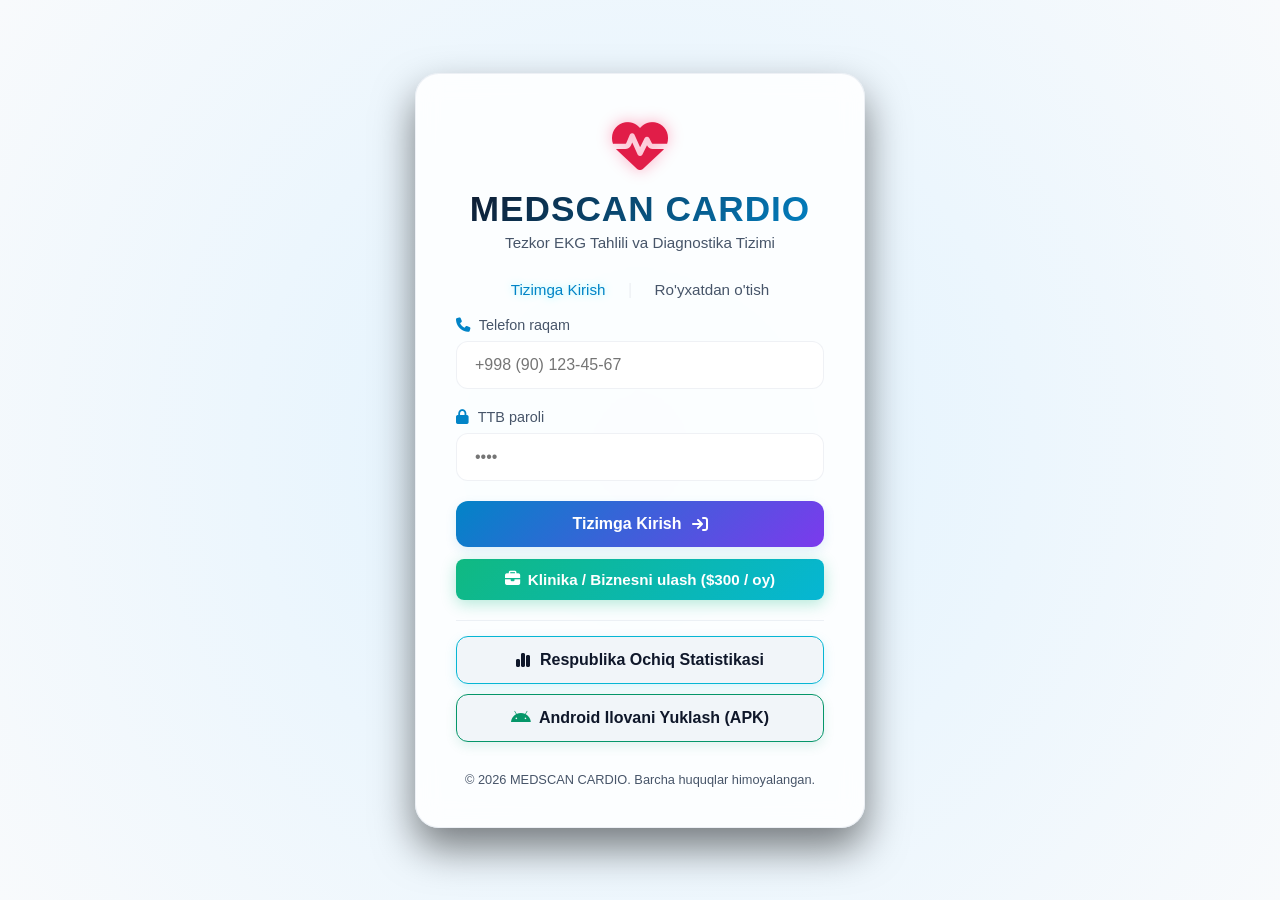
==== commit f862b8c3: "feat: multi-tenant business registration (/mo), staff performance protection, and superadmin payment" ====
--- a/static/index.html
+++ b/static/index.html
@@ -6,7 +6,10 @@
     <title>MEDSCAN CARDIO – Tezkor EKG Diagnosis</title>
     <meta name="description" content="MEDSCAN CARDIO - Sun'iy intellekt asosida EKG tahlili va kardiologik diagnostika tizimi">
     <link rel="stylesheet" href="https://cdnjs.cloudflare.com/ajax/libs/font-awesome/6.5.1/css/all.min.css">
-    <link rel="stylesheet" href="style.css?v=2">
+    <link rel="stylesheet" href="style.css?v=2.2.0">
+    <meta http-equiv="Cache-Control" content="no-cache, no-store, must-revalidate">
+    <meta http-equiv="Pragma" content="no-cache">
+    <meta http-equiv="Expires" content="0">
     <link rel="manifest" href="manifest.json">
     <link rel="icon" href="favicon.ico" type="image/x-icon">
 </head>
@@ -36,13 +39,23 @@
                 </div>
                 <div id="login-error" class="error-msg hide"></div>
                 <button type="submit" class="btn btn-primary btn-block">Tizimga Kirish <i class="fa-solid fa-arrow-right-to-bracket"></i></button>
+                <a href="/register-clinic" class="btn btn-block" style="background: linear-gradient(135deg, #10b981, #06b6d4); color: white; font-weight: 700; text-decoration: none; display: flex; align-items: center; justify-content: center; gap: 8px; margin-top: 12px; padding: 12px; border-radius: 8px; box-shadow: 0 4px 15px rgba(16,185,129,0.3); font-size: 0.95rem;">
+                    <i class="fa-solid fa-briefcase"></i> Klinika / Biznesni ulash ($300 / oy)
+                </a>
             </form>
             <!-- Register Form -->
             <form id="register-form" class="auth-form hide">
-                <div class="input-group"><label><i class="fa-solid fa-user"></i> Ism</label><input type="text" id="register-first-name" placeholder="Ismingiz" required></div>
-                <div class="input-group"><label><i class="fa-solid fa-user"></i> Familiya</label><input type="text" id="register-last-name" placeholder="Familiyangiz" required></div>
-                <div class="input-group"><label><i class="fa-solid fa-phone"></i> Telefon raqam</label><input type="text" id="register-phone" placeholder="+998901234567" required></div>
-                <div class="input-group"><label><i class="fa-solid fa-lock"></i> Parol</label><input type="password" id="register-passcode" placeholder="••••" maxlength="32" required></div>
+                <div class="input-group">
+                    <label for="register-clinic-id"><i class="fa-solid fa-hospital"></i> Klinika / Medpunktni tanlang *</label>
+                    <select id="register-clinic-id" required>
+                        <option value="">Klinikangizni tanlang...</option>
+                    </select>
+                </div>
+                <div class="input-group"><label><i class="fa-solid fa-user"></i> Ism *</label><input type="text" id="register-first-name" placeholder="Ismingiz" required></div>
+                <div class="input-group"><label><i class="fa-solid fa-user"></i> Familiya *</label><input type="text" id="register-last-name" placeholder="Familiyangiz" required></div>
+                <div class="input-group"><label><i class="fa-solid fa-user"></i> Otasining ismi (Отчество)</label><input type="text" id="register-middle-name" placeholder="Otasining ismi"></div>
+                <div class="input-group"><label><i class="fa-solid fa-phone"></i> Telefon raqam *</label><input type="text" id="register-phone" placeholder="+998901234567" required></div>
+                <div class="input-group"><label><i class="fa-solid fa-lock"></i> Parol *</label><input type="password" id="register-passcode" placeholder="••••" maxlength="32" required></div>
                 <div class="input-group">
                     <label for="register-region"><i class="fa-solid fa-map-location-dot"></i> Viloyat / Shahar</label>
                     <select id="register-region" required>
@@ -105,6 +118,8 @@
                 <a href="#" class="nav-item" data-target="dashboard-view"><i class="fa-solid fa-chart-line"></i><span>O'zbekiston Respublikasi Kardiologik Monitoring Portali</span></a>
                 <a href="#" class="nav-item hide" id="nav-profile" data-target="profile-view"><i class="fa-solid fa-id-card"></i><span>Profil</span></a>
                 <a href="#" class="nav-item hide" id="nav-admin" data-target="admin-view"><i class="fa-solid fa-user-shield"></i><span>Admin Panel</span></a>
+                <a href="#" class="nav-item hide" id="nav-superadmin" data-target="superadmin-view"><i class="fa-solid fa-crown"></i><span>SuperAdmin Panel</span></a>
+                <a href="#" class="nav-item hide" id="nav-clinicadmin" data-target="clinicadmin-view"><i class="fa-solid fa-hospital"></i><span>Clinic Panel</span></a>
                 <a href="#" class="nav-item hide" id="install-app-btn"><i class="fa-solid fa-download"></i><span>Ilovani o'rnatish</span></a>
                 <a href="/static/medscan-cardio.apk" class="nav-item" download><i class="fa-brands fa-android" style="color: var(--neon-green);"></i><span>Android APK yuklash</span></a>
             </nav>
@@ -179,7 +194,10 @@
                         <p><strong>Ism:</strong> <span id="profile-first-name"></span></p>
                         <p><strong>Familiya:</strong> <span id="profile-last-name"></span></p>
                         <p><strong>Telefon:</strong> <span id="profile-phone"></span></p>
-                        <p><strong>Hudud:</strong> <span id="profile-region"></span></p>
+                        <p><strong>Viloyat:</strong> <span id="profile-region"></span></p>
+                        <p><strong>Tuman / Shahar:</strong> <span id="profile-district"></span></p>
+                        <p><strong>Mahalla / Qishloq:</strong> <span id="profile-village"></span></p>
+                        <p><strong>Ko'cha:</strong> <span id="profile-street"></span></p>
                         <p><strong>Tug'ilgan sana:</strong> <span id="profile-birthdate"></span></p>
                         <button id="profile-edit-btn" class="btn btn-secondary" style="margin-top: 15px;"><i class="fa-solid fa-user-pen"></i> Tahrirlash</button>
                     </div>
@@ -192,6 +210,30 @@
                             <div class="input-group" style="margin-bottom: 0;">
                                 <label for="profile-edit-lastname-input"><i class="fa-solid fa-user"></i> Familiya</label>
                                 <input type="text" id="profile-edit-lastname-input" required>
+                            </div>
+                            <div class="input-group" style="margin-bottom: 0;">
+                                <label for="profile-edit-phone-input"><i class="fa-solid fa-phone"></i> Telefon</label>
+                                <input type="text" id="profile-edit-phone-input" required>
+                            </div>
+                            <div class="input-group" style="margin-bottom: 0;">
+                                <label for="profile-edit-region-input"><i class="fa-solid fa-map-location-dot"></i> Viloyat / Hudud</label>
+                                <input type="text" id="profile-edit-region-input" required>
+                            </div>
+                            <div class="input-group" style="margin-bottom: 0;">
+                                <label for="profile-edit-district-input"><i class="fa-solid fa-location-crosshairs"></i> Tuman / Shahar</label>
+                                <input type="text" id="profile-edit-district-input">
+                            </div>
+                            <div class="input-group" style="margin-bottom: 0;">
+                                <label for="profile-edit-village-input"><i class="fa-solid fa-house-chimney"></i> Mahalla / Qishloq</label>
+                                <input type="text" id="profile-edit-village-input">
+                            </div>
+                            <div class="input-group" style="margin-bottom: 0;">
+                                <label for="profile-edit-street-input"><i class="fa-solid fa-road"></i> Ko'cha</label>
+                                <input type="text" id="profile-edit-street-input">
+                            </div>
+                            <div class="input-group" style="margin-bottom: 0;">
+                                <label for="profile-edit-birthdate-input"><i class="fa-solid fa-calendar-days"></i> Tug'ilgan sana (YYYY-MM-DD)</label>
+                                <input type="date" id="profile-edit-birthdate-input">
                             </div>
                             <div id="profile-edit-error" class="error-msg hide" style="margin-bottom: 0;"></div>
                             <div id="profile-edit-success" class="success-msg hide" style="color: var(--neon-green); font-size: 0.9rem; margin-top: 5px;"></div>
@@ -487,6 +529,139 @@
                     </div>
                 </div>
             </div>
+
+            <!-- SUPERADMIN VIEW -->
+            <div id="superadmin-view" class="app-view hide">
+                <div class="stats-overview-grid">
+                    <div class="stat-card"><div class="stat-icon purple"><i class="fa-solid fa-hospital"></i></div><div class="stat-info"><h4 id="super-stat-clinics">0</h4><p>Jami klinikalar</p></div></div>
+                    <div class="stat-card stat-infarction"><div class="stat-icon red"><i class="fa-solid fa-credit-card"></i></div><div class="stat-info"><h4 id="super-stat-unpaid">0</h4><p>To'lanmagan klinikalar</p></div></div>
+                    <div class="stat-card stat-normal"><div class="stat-icon green"><i class="fa-solid fa-heart-pulse"></i></div><div class="stat-info"><h4 id="super-stat-scans">0</h4><p>Jami EKG tahlillari</p></div></div>
+                    <div class="stat-card"><div class="stat-icon yellow"><i class="fa-solid fa-users"></i></div><div class="stat-info"><h4 id="super-stat-users">0</h4><p>Tizim foydalanuvchilari</p></div></div>
+                </div>
+
+                <div class="recent-patients-card" style="margin-top: 30px;">
+                    <div style="display: flex; justify-content: space-between; align-items: center; flex-wrap: wrap; gap: 15px; margin-bottom: 20px;">
+                        <h3><i class="fa-solid fa-hospital-user"></i> Klinikalar boshqaruvi</h3>
+                        <button class="btn btn-primary" onclick="showCreateClinicModal()"><i class="fa-solid fa-plus"></i> Yangi klinika qo'shish</button>
+                    </div>
+
+                    <div class="table-responsive">
+                        <table class="data-table">
+                            <thead>
+                                <tr>
+                                    <th>Klinika nomi</th>
+                                    <th>Telefon raqami</th>
+                                    <th>Status (Blok)</th>
+                                    <th>To'lov holati</th>
+                                    <th>Shifokorlar soni</th>
+                                    <th>EKG skanlar soni</th>
+                                    <th style="text-align: center; min-width: 180px;">Amallar</th>
+                                </tr>
+                            </thead>
+                            <tbody id="superadmin-clinics-table-body">
+                                <tr><td colspan="7" style="text-align:center">Klinikalar yuklanmoqda...</td></tr>
+                            </tbody>
+                        </table>
+                    </div>
+                </div>
+            </div>
+
+            <!-- CLINICADMIN VIEW -->
+            <div id="clinicadmin-view" class="app-view hide">
+                <!-- Clinic Profile Card -->
+                <div class="clinic-info-card" style="background: var(--surface-color); border: 1px solid var(--border-color); border-radius: 16px; padding: 24px; margin-bottom: 24px; display: flex; justify-content: space-between; align-items: center; flex-wrap: wrap; gap: 20px;">
+                    <div>
+                        <div style="display: flex; align-items: center; gap: 12px; margin-bottom: 6px;">
+                            <h2 id="clinic-panel-name" style="font-size: 1.4rem; font-weight: 800; color: #fff;">Klinika Boshqaruvi</h2>
+                            <span id="clinic-panel-badge" class="badge" style="background: rgba(16,185,129,0.15); color: var(--neon-green); padding: 4px 12px; border-radius: 12px; font-size: 0.8rem; font-weight: 700;"><i class="fa-solid fa-circle-check"></i> $300/oy Obuna Faol</span>
+                        </div>
+                        <p style="color: var(--text-secondary); font-size: 0.9rem; margin-top: 4px;">
+                            <span id="clinic-panel-inn"><i class="fa-solid fa-id-card"></i> INN: —</span> &bull; 
+                            <span id="clinic-panel-address"><i class="fa-solid fa-location-dot"></i> Manzil: —</span> &bull; 
+                            <span id="clinic-panel-phone"><i class="fa-solid fa-phone"></i> Tel: —</span>
+                        </p>
+                    </div>
+                    <div style="display: flex; gap: 16px; flex-wrap: wrap;">
+                        <div style="background: rgba(255,255,255,0.03); border: 1px solid var(--border-color); border-radius: 12px; padding: 12px 20px; text-align: center; min-width: 100px;">
+                            <div style="font-size: 1.4rem; font-weight: 800; color: var(--neon-cyan);" id="clinic-header-doctors">0</div>
+                            <div style="font-size: 0.75rem; color: var(--text-secondary);">Shifokorlar</div>
+                        </div>
+                        <div style="background: rgba(255,255,255,0.03); border: 1px solid var(--border-color); border-radius: 12px; padding: 12px 20px; text-align: center; min-width: 100px;">
+                            <div style="font-size: 1.4rem; font-weight: 800; color: var(--neon-green);" id="clinic-header-fee">$300</div>
+                            <div style="font-size: 0.75rem; color: var(--text-secondary);">Oylik obuna</div>
+                        </div>
+                    </div>
+                </div>
+
+                <div class="stats-overview-grid">
+                    <div class="stat-card"><div class="stat-icon purple"><i class="fa-solid fa-heart-pulse"></i></div><div class="stat-info"><h4 id="clinic-stat-scans">0</h4><p>Jami skanlar</p></div></div>
+                    <div class="stat-card stat-infarction"><div class="stat-icon red"><i class="fa-solid fa-circle-exclamation"></i></div><div class="stat-info"><h4 id="clinic-stat-infarct">0</h4><p>O'tkir infarkt holatlari</p></div></div>
+                    <div class="stat-card stat-arrhythmia"><div class="stat-icon yellow"><i class="fa-solid fa-triangle-exclamation"></i></div><div class="stat-info"><h4 id="clinic-stat-ischemia">0</h4><p>Ishemiya / Aritmiya</p></div></div>
+                    <div class="stat-card stat-normal"><div class="stat-icon green"><i class="fa-solid fa-circle-check"></i></div><div class="stat-info"><h4 id="clinic-stat-normal">0</h4><p>Norma holatlari</p></div></div>
+                </div>
+
+                <div style="display: grid; grid-template-columns: 2fr 1fr; gap: 30px; margin-top: 30px;" class="clinic-grid-responsive">
+                    <div class="recent-patients-card">
+                        <div style="display: flex; justify-content: space-between; align-items: center;">
+                            <h3><i class="fa-solid fa-user-doctor"></i> Klinikadagi shifokorlar va tahlillar ko'rsatkichi</h3>
+                        </div>
+                        <div class="table-responsive" style="margin-top: 15px;">
+                            <table class="data-table">
+                                <thead>
+                                    <tr>
+                                        <th>Shifokor F.I.O</th>
+                                        <th>Telefon</th>
+                                        <th>Tug'ilgan yili</th>
+                                        <th style="color: var(--neon-cyan);">Uspevaemost (EKG)</th>
+                                        <th style="color: var(--neon-red);">Infarktlar</th>
+                                        <th>Holati</th>
+                                        <th style="text-align: center;">Amallar</th>
+                                    </tr>
+                                </thead>
+                                <tbody id="clinicadmin-doctors-table-body">
+                                    <tr><td colspan="7" style="text-align:center">Shifokorlar yuklanmoqda...</td></tr>
+                                </tbody>
+                            </table>
+                        </div>
+                        <!-- Security & Performance guarantee badge -->
+                        <div style="margin-top: 18px; padding: 14px 18px; background: rgba(59, 130, 246, 0.08); border: 1px solid rgba(59, 130, 246, 0.25); border-radius: 12px; font-size: 0.85rem; color: var(--text-secondary); line-height: 1.5;">
+                            <i class="fa-solid fa-shield-halved" style="color: var(--neon-cyan); margin-right: 8px;"></i>
+                            <b style="color: #fff;">Kafolatlangan xavfsizlik:</b> Xodim tizimdan o'chirilganda ham, uning barcha o'tkazgan EKG tahlillari va bemorlar bazasi klinikada abadiy saqlanib qoladi. Xodimning muvaffaqiyatli tahlillari (uspevaemost) aslo o'chirilmaydi.
+                        </div>
+                    </div>
+
+                    <div class="recent-patients-card">
+                        <h3><i class="fa-solid fa-user-plus"></i> Yangi shifokor qo'shish</h3>
+                        <form id="clinic-add-doctor-form" onsubmit="handleClinicAddDoctor(event)" style="margin-top: 15px; display: flex; flex-direction: column; gap: 12px;">
+                            <div class="form-group">
+                                <label>Ismi *</label>
+                                <input type="text" id="doc-first-name" required placeholder="Ism..." style="background: #fff; border: 1px solid var(--border-color); border-radius: 8px; color: var(--text-primary); padding: 10px; width: 100%; outline: none; font-family: inherit;">
+                            </div>
+                            <div class="form-group">
+                                <label>Familiyasi *</label>
+                                <input type="text" id="doc-last-name" required placeholder="Familiya..." style="background: #fff; border: 1px solid var(--border-color); border-radius: 8px; color: var(--text-primary); padding: 10px; width: 100%; outline: none; font-family: inherit;">
+                            </div>
+                            <div class="form-group">
+                                <label>Otasining ismi (Отчество)</label>
+                                <input type="text" id="doc-middle-name" placeholder="Otasining ismi..." style="background: #fff; border: 1px solid var(--border-color); border-radius: 8px; color: var(--text-primary); padding: 10px; width: 100%; outline: none; font-family: inherit;">
+                            </div>
+                            <div class="form-group">
+                                <label>Tug'ilgan yili *</label>
+                                <input type="number" id="doc-birth-year" min="1940" max="2010" value="1985" required style="background: #fff; border: 1px solid var(--border-color); border-radius: 8px; color: var(--text-primary); padding: 10px; width: 100%; outline: none; font-family: inherit;">
+                            </div>
+                            <div class="form-group">
+                                <label>Telefon raqami *</label>
+                                <input type="text" id="doc-phone" required placeholder="+998901234567" style="background: #fff; border: 1px solid var(--border-color); border-radius: 8px; color: var(--text-primary); padding: 10px; width: 100%; outline: none; font-family: inherit;">
+                            </div>
+                            <div class="form-group">
+                                <label>Parol / PIN *</label>
+                                <input type="password" id="doc-passcode" required placeholder="Parol..." style="background: #fff; border: 1px solid var(--border-color); border-radius: 8px; color: var(--text-primary); padding: 10px; width: 100%; outline: none; font-family: inherit;">
+                            </div>
+                            <button type="submit" class="btn btn-primary" style="width: 100%; margin-top: 10px;"><i class="fa-solid fa-plus"></i> Shifokorni qo'shish</button>
+                        </form>
+                    </div>
+                </div>
+            </div>
         </main>
 
         <!-- Mobile Bottom Navigation -->
@@ -496,6 +671,8 @@
             <a href="#" class="mobile-nav-item" id="mobile-camera-shortcut"><i class="fa-solid fa-camera"></i><span>EKG</span></a>
             <a href="#" class="mobile-nav-item" data-target="dashboard-view"><i class="fa-solid fa-chart-line"></i><span>Statistika</span></a>
             <a href="#" class="mobile-nav-item hide" id="mobile-nav-admin" data-target="admin-view"><i class="fa-solid fa-user-shield"></i><span>Admin</span></a>
+            <a href="#" class="mobile-nav-item hide" id="mobile-nav-superadmin" data-target="superadmin-view"><i class="fa-solid fa-crown"></i><span>Super</span></a>
+            <a href="#" class="mobile-nav-item hide" id="mobile-nav-clinicadmin" data-target="clinicadmin-view"><i class="fa-solid fa-hospital"></i><span>Clinic</span></a>
         </nav>
     </div>
 
@@ -589,11 +766,87 @@
                 </div>
             </div>
             <button type="button" id="close-ios-modal-btn" class="btn btn-primary btn-block" style="margin-top: 25px; background: var(--neon-blue); border: none; box-shadow: var(--shadow-blue);">Tushunarli</button>
+    <!-- SUPERADMIN CREATE CLINIC MODAL -->
+    <div id="create-clinic-modal" class="modal hide" style="position: fixed; top: 0; left: 0; width: 100%; height: 100%; background: rgba(0,0,0,0.8); display: flex; align-items: center; justify-content: center; z-index: 10000; backdrop-filter: blur(8px);">
+        <div class="modal-content" style="background: #FFFFFF; border: 1px solid var(--border-color); padding: 25px; border-radius: 20px; width: 90%; max-width: 450px; box-shadow: 0 15px 30px rgba(0,0,0,0.3); color: var(--text-primary);">
+            <div style="display: flex; justify-content: space-between; align-items: center; margin-bottom: 20px;">
+                <h3 style="margin: 0; font-size: 1.2rem; font-weight: 600;"><i class="fa-solid fa-plus-minus"></i> Yangi klinika qo'shish</h3>
+                <button type="button" onclick="hideCreateClinicModal()" style="background: none; border: none; font-size: 1.2rem; cursor: pointer; color: var(--text-secondary);"><i class="fa-solid fa-xmark"></i></button>
+            </div>
+            <form id="create-clinic-form" onsubmit="handleCreateClinic(event)" style="display: flex; flex-direction: column; gap: 15px;">
+                <div>
+                    <label style="font-size: 0.8rem; color: var(--text-secondary);">Klinika nomi</label>
+                    <input type="text" id="new-clinic-name" required placeholder="Masalan: Bosh Markaz" style="background: #fff; border: 1px solid var(--border-color); border-radius: 8px; color: var(--text-primary); padding: 10px; width: 100%; margin-top: 5px; outline: none; font-family: inherit;">
+                </div>
+                <div>
+                    <label style="font-size: 0.8rem; color: var(--text-secondary);">Telefon raqami</label>
+                    <input type="text" id="new-clinic-phone" required placeholder="+998901234567" style="background: #fff; border: 1px solid var(--border-color); border-radius: 8px; color: var(--text-primary); padding: 10px; width: 100%; margin-top: 5px; outline: none; font-family: inherit;">
+                </div>
+                <div>
+                    <label style="font-size: 0.8rem; color: var(--text-secondary);">To'lov holati</label>
+                    <select id="new-clinic-payment" style="background: #fff; border: 1px solid var(--border-color); border-radius: 8px; color: var(--text-primary); padding: 10px; width: 100%; margin-top: 5px; outline: none; font-family: inherit;">
+                        <option value="paid">To'langan (Paid)</option>
+                        <option value="unpaid">To'lanmagan (Unpaid)</option>
+                    </select>
+                </div>
+                <div>
+                    <label style="font-size: 0.8rem; color: var(--text-secondary);">Faollik holati</label>
+                    <select id="new-clinic-status" style="background: #fff; border: 1px solid var(--border-color); border-radius: 8px; color: var(--text-primary); padding: 10px; width: 100%; margin-top: 5px; outline: none; font-family: inherit;">
+                        <option value="active">Faol (Active)</option>
+                        <option value="blocked">Bloklangan (Blocked)</option>
+                    </select>
+                </div>
+                <div style="display: flex; justify-content: flex-end; gap: 10px; margin-top: 15px;">
+                    <button type="button" onclick="hideCreateClinicModal()" class="btn btn-secondary" style="padding: 10px 20px;">Bekor qilish</button>
+                    <button type="submit" class="btn btn-primary" style="padding: 10px 20px;">Qo'shish</button>
+                </div>
+            </form>
         </div>
     </div>
 
+    <!-- CLINIC EDIT DOCTOR MODAL -->
+    <div id="clinic-edit-doctor-modal" class="modal hide" style="position: fixed; top: 0; left: 0; width: 100%; height: 100%; background: rgba(0,0,0,0.8); display: flex; align-items: center; justify-content: center; z-index: 10000; backdrop-filter: blur(8px);">
+        <div class="modal-content" style="background: #FFFFFF; border: 1px solid var(--border-color); padding: 25px; border-radius: 20px; width: 90%; max-width: 480px; box-shadow: 0 15px 30px rgba(0,0,0,0.3); color: var(--text-primary);">
+            <div style="display: flex; justify-content: space-between; align-items: center; margin-bottom: 20px;">
+                <h3 style="margin: 0; font-size: 1.2rem; font-weight: 600;"><i class="fa-solid fa-user-pen"></i> Shifokor ma'lumotlarini tahrirlash</h3>
+                <button type="button" onclick="hideEditDoctorModal()" style="background: none; border: none; font-size: 1.2rem; cursor: pointer; color: var(--text-secondary);"><i class="fa-solid fa-xmark"></i></button>
+            </div>
+            <form id="clinic-edit-doctor-form" onsubmit="handleClinicUpdateDoctor(event)" style="display: flex; flex-direction: column; gap: 12px;">
+                <input type="hidden" id="edit-doc-id">
+                <div>
+                    <label style="font-size: 0.8rem; color: var(--text-secondary);">Familiyasi *</label>
+                    <input type="text" id="edit-doc-last-name" required style="background: #fff; border: 1px solid var(--border-color); border-radius: 8px; color: var(--text-primary); padding: 10px; width: 100%; margin-top: 4px; outline: none; font-family: inherit;">
+                </div>
+                <div>
+                    <label style="font-size: 0.8rem; color: var(--text-secondary);">Ismi *</label>
+                    <input type="text" id="edit-doc-first-name" required style="background: #fff; border: 1px solid var(--border-color); border-radius: 8px; color: var(--text-primary); padding: 10px; width: 100%; margin-top: 4px; outline: none; font-family: inherit;">
+                </div>
+                <div>
+                    <label style="font-size: 0.8rem; color: var(--text-secondary);">Otasining ismi (Отчество)</label>
+                    <input type="text" id="edit-doc-middle-name" placeholder="Otasining ismi..." style="background: #fff; border: 1px solid var(--border-color); border-radius: 8px; color: var(--text-primary); padding: 10px; width: 100%; margin-top: 4px; outline: none; font-family: inherit;">
+                </div>
+                <div>
+                    <label style="font-size: 0.8rem; color: var(--text-secondary);">Tug'ilgan yili</label>
+                    <input type="number" id="edit-doc-birth-year" min="1940" max="2010" style="background: #fff; border: 1px solid var(--border-color); border-radius: 8px; color: var(--text-primary); padding: 10px; width: 100%; margin-top: 4px; outline: none; font-family: inherit;">
+                </div>
+                <div>
+                    <label style="font-size: 0.8rem; color: var(--text-secondary);">Telefon raqami *</label>
+                    <input type="text" id="edit-doc-phone" required style="background: #fff; border: 1px solid var(--border-color); border-radius: 8px; color: var(--text-primary); padding: 10px; width: 100%; margin-top: 4px; outline: none; font-family: inherit;">
+                </div>
+                <div>
+                    <label style="font-size: 0.8rem; color: var(--text-secondary);">Yangi parol (o'zgartirish shart bo'lmasa bo'sh qoldiring)</label>
+                    <input type="password" id="edit-doc-passcode" placeholder="Yangi parol..." style="background: #fff; border: 1px solid var(--border-color); border-radius: 8px; color: var(--text-primary); padding: 10px; width: 100%; margin-top: 4px; outline: none; font-family: inherit;">
+                </div>
+                <div style="display: flex; justify-content: flex-end; gap: 10px; margin-top: 15px;">
+                    <button type="button" onclick="hideEditDoctorModal()" class="btn btn-secondary" style="padding: 10px 20px;">Bekor qilish</button>
+                    <button type="submit" class="btn btn-primary" style="padding: 10px 20px;">Saqlash</button>
+                </div>
+            </form>
+        </div>
+    </div>
+
     <script src="https://cdn.jsdelivr.net/npm/chart.js"></script>
-    <script src="app.js"></script>
+    <script src="app.js?v=2.2.0"></script>
     <script>
     // Populate birth date dropdowns
     (function(){
--- a/static/style.css
+++ b/static/style.css
@@ -435,11 +435,15 @@
 .section-title {
     margin-bottom: 20px;
 }
-
-.table-container {
+.table-responsive {
+    width: 100%;
     overflow-x: auto;
-}
-
+    -webkit-overflow-scrolling: touch;
+}
+
+.table-responsive .data-table {
+    white-space: nowrap;
+}
 .data-table {
     width: 100%;
     border-collapse: collapse;
@@ -1622,6 +1626,11 @@
         padding: 15px 12px 80px 12px !important; /* Add bottom margin so PWA navigation doesn't overlay elements */
     }
     
+    .stats-overview-grid {
+        grid-template-columns: 1fr !important;
+        gap: 12px !important;
+    }
+    
     .content-header {
         padding: 10px 0 15px 0 !important;
         border-bottom: 1px solid rgba(255, 255, 255, 0.05);
@@ -1717,8 +1726,35 @@
 @media(max-width:600px) { .project-features-grid { grid-template-columns:1fr; } }
 
 /* PROFILE DETAILS */
-.profile-details p { padding:10px 0; border-bottom:1px solid var(--border-color); font-size:1rem; }
-.profile-details p strong { color:var(--text-secondary); min-width:130px; display:inline-block; }
+.profile-details p { 
+    display: flex; 
+    flex-wrap: wrap; 
+    padding: 10px 0; 
+    border-bottom: 1px solid var(--border-color); 
+    font-size: 1rem; 
+    gap: 8px;
+}
+.profile-details p strong { 
+    color: var(--text-secondary); 
+    min-width: 140px; 
+    display: inline-block; 
+}
+.profile-details p span {
+    flex: 1;
+    min-width: 180px;
+    word-break: break-word;
+}
+#profile-edit-form {
+    width: 100%;
+    max-width: 400px;
+}
+#profile-edit-form .input-group {
+    width: 100%;
+}
+#profile-edit-form .input-group input {
+    width: 100%;
+    box-sizing: border-box;
+}
 
 @keyframes fadeInUp { from{opacity:0;transform:translateY(20px)} to{opacity:1;transform:translateY(0)} }
 
